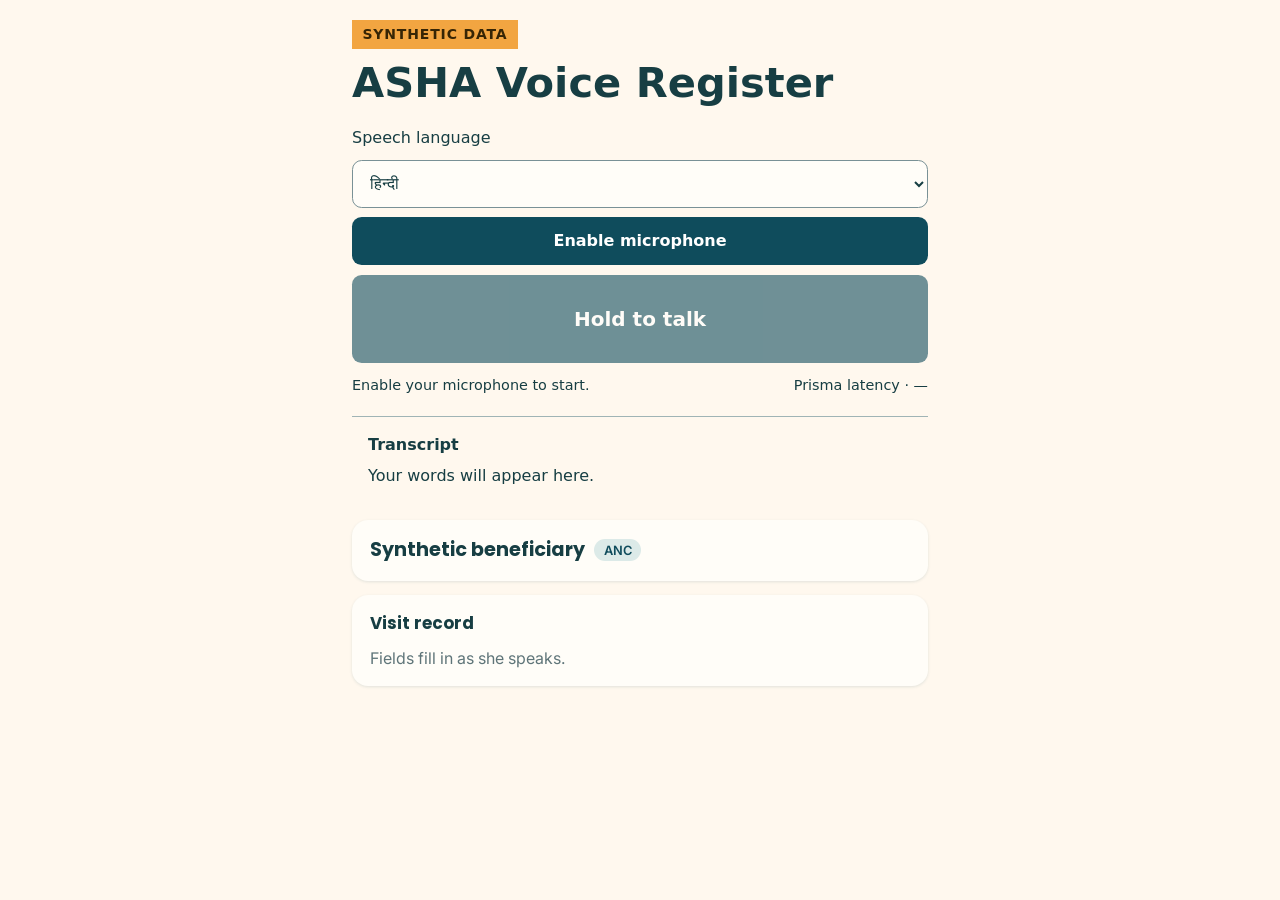
==== web/index.html @ 6567fde4 "Stream guarded visit replies and interrupt playback on hold" ====
<!doctype html>
<html lang="en">
<head>
  <meta charset="utf-8">
  <meta name="viewport" content="width=device-width, initial-scale=1">
  <title>ASHA Voice Register</title>
  <meta name="description" content="Dictate a synthetic ASHA home-visit note.">
  <link rel="stylesheet" href="cards.css">
  <script defer src="cards.js"></script>
  <script defer src="audio-player.js"></script>
  <script defer src="app.js"></script>
  <style>
    :root { color: #173e43; background: #fff8ee; font: 100%/1.5 system-ui, sans-serif; }
    body { margin: 0; }
    .voice-shell { max-width: 36rem; margin: auto; padding: 1.25rem clamp(1rem, 5vw, 2rem); }
    .voice-banner { display: inline-block; background: #f2a541; color: #362505; padding: .25rem .65rem;
      font-size: .875rem; font-weight: 750; letter-spacing: .06em; }
    .voice-shell h1 { margin: .7rem 0 1.25rem; font-size: clamp(1.75rem, 7vw, 2.6rem); line-height: 1.1; }
    .voice-controls { display: grid; gap: .6rem; }
    .voice-controls select, .voice-controls button { font: inherit; min-height: 3rem;
      border-radius: .6rem; padding: .55rem .8rem; }
    .voice-controls select { color: inherit; border: 1px solid #799196; background: #fffdf8; }
    .voice-controls button { color: white; border: 0; background: #0f4c5c; font-weight: 700; }
    .voice-controls button:disabled { opacity: .6; }
    .voice-controls #talk { touch-action: none; user-select: none; -webkit-user-select: none; -webkit-touch-callout: none; min-height: 5.5rem; font-size: 1.25rem; }
    .voice-controls #talk[aria-pressed="true"] { background: #173e43; box-shadow: inset 0 0 0 4px #f2a541; }
    .voice-controls :focus-visible { outline: 3px solid #0f4c5c; outline-offset: 3px; }
    .voice-meta { display: flex; justify-content: space-between; flex-wrap: wrap; gap: .35rem 1rem;
      margin: .75rem 0 1.25rem; }
    .voice-meta p { margin: 0; font-size: .9rem; }
    .voice-transcript { margin: 0; padding: 1rem; border-top: 1px solid #a0b4b5; }
    .voice-transcript h2 { font-size: 1rem; margin: 0 0 .4rem; }
    .voice-transcript p { margin: 0; white-space: pre-wrap; overflow-wrap: anywhere; }
  </style>
</head>
<body>
  <section class="voice-shell" aria-labelledby="voice-title">
    <span class="voice-banner">SYNTHETIC DATA</span>
    <h1 id="voice-title">ASHA Voice Register</h1>
    <div class="voice-controls">
      <label for="speech-language">Speech language</label>
      <select id="speech-language">
        <option value="hi">हिन्दी</option>
        <option value="kn">ಕನ್ನಡ</option>
        <option value="en">English</option>
      </select>
      <button id="enable-mic" type="button">Enable microphone</button>
      <button id="talk" type="button" aria-pressed="false" disabled>Hold to talk</button>
      <a id="debug-audio" download="prisma-input.wav" hidden>Download last turn audio</a>
    </div>
    <div class="voice-meta">
      <p id="voice-status" role="status">Enable your microphone to start.</p>
      <p id="latency">Prisma latency · —</p>
    </div>
    <section class="voice-transcript" aria-labelledby="transcript-title">
      <h2 id="transcript-title">Transcript</h2>
      <p id="transcript" dir="auto" aria-live="polite">Your words will appear here.</p>
    </section>
    <main id="cards"></main>
  </section>
</body>
</html>
---- web/cards.css ----
/* Screen cards for the phone page. Everything is scoped to #cards (drawn by cards.js). */
@import url("https://fonts.googleapis.com/css2?family=Inter:wght@400;600&family=Poppins:wght@600;700&display=swap");

#cards {
  --teal: #0f4c5c;
  --teal-soft: #dceae8;
  --saffron: #f2a541;
  --cream: #fff8ee;
  --card: #fffdf8;
  --ink: #173e43;
  --muted: #5f7579;
  --danger: #e4572e;
  --danger-soft: #fde6df;
  --ok: #2e8b57;
  --ok-soft: #dff1e6;
  --grey-soft: #eceeee;
  display: grid;
  gap: .9rem;
  margin-top: 1rem;
  color: var(--ink);
  font-family: Inter, system-ui, sans-serif;
}
#cards h2, #cards h3, #cards .c-big { font-family: Poppins, system-ui, sans-serif; }
#cards h2 { font-size: 1.05rem; margin: 0 0 .6rem; }
#cards [hidden], #cards > div:empty { display: none !important; }
.c-alerts, .c-live, .c-end { display: grid; gap: .9rem; }

.c-card {
  background: var(--card);
  border-radius: 1rem;
  padding: 1rem 1.1rem;
  box-shadow: 0 1px 3px rgb(15 76 92 / .12);
  overflow-wrap: anywhere;
}

/* visit header + picker */
.c-visit { display: grid; gap: .5rem; }
.c-visit label { font-size: .85rem; color: var(--muted); }
.c-visit select { font: inherit; min-height: 2.8rem; border-radius: .6rem; padding: .4rem .7rem;
  border: 1px solid #799196; background: #fff; color: inherit; }
.c-who { display: flex; flex-wrap: wrap; align-items: center; gap: .4rem .6rem; }
.c-who .c-big { font-size: 1.2rem; font-weight: 700; }
.c-chip { display: inline-block; border-radius: 999px; padding: .1rem .6rem; font-size: .8rem;
  font-weight: 600; background: var(--teal-soft); color: var(--teal); }
.c-chip.c-discreet { background: var(--saffron); color: #362505; }

/* danger banner */
.c-alert {
  background: var(--danger);
  color: #fff;
  border-radius: 1rem;
  padding: 1rem 1.1rem;
  animation: c-slide .35s ease-out, c-pulse 1.6s ease-in-out 3;
}
.c-alert .c-kicker { font-size: .8rem; font-weight: 700; letter-spacing: .08em; text-transform: uppercase; }
.c-alert .c-big { font-size: 1.35rem; line-height: 1.25; margin: .25rem 0 .1rem; }
.c-alert .c-en { font-size: .95rem; opacity: .95; }
.c-alert .c-quote { margin: .5rem 0; font-style: italic; }
.c-alert .c-refer { display: inline-block; background: #fff; color: var(--danger); font-weight: 700;
  border-radius: .5rem; padding: .3rem .7rem; }
.c-alert .c-source { font-size: .78rem; margin-top: .6rem; opacity: .9; }
@keyframes c-slide { from { transform: translateY(-.8rem); opacity: 0; } to { transform: none; opacity: 1; } }
@keyframes c-pulse { 50% { box-shadow: 0 0 0 .45rem rgb(228 87 46 / .25); } }

/* live record */
.c-fields { display: grid; gap: .55rem; margin: 0; }
.c-field { display: grid; grid-template-columns: 7.5rem 1fr; gap: .1rem .6rem; }
.c-field dt { color: var(--muted); font-size: .9rem; }
.c-field dd { margin: 0; font-weight: 600; }
.c-field .c-said { grid-column: 2; font-size: .8rem; color: var(--muted); font-weight: 400; font-style: italic; }
.c-field.c-new dd { animation: c-flash 1.2s ease-out; }
@keyframes c-flash { from { background: var(--saffron); } to { background: transparent; } }
.c-empty { color: var(--muted); margin: 0; }

/* worker concerns (outside the checklist) */
.c-concerns { margin-top: .8rem; padding-top: .6rem; border-top: 1px dashed #c9d3d3; }
#cards .c-concerns h3 { font-size: .9rem; margin: 0 0 .4rem; color: var(--teal); }
.c-concerns ul { list-style: none; margin: 0; padding: 0; display: grid; gap: .45rem; }
.c-concern { display: grid; gap: .2rem; }
.c-concern .c-quote { font-style: italic; }
.c-flag { justify-self: start; border-radius: 999px; padding: .1rem .6rem; font-size: .75rem;
  font-weight: 600; background: var(--grey-soft); color: var(--muted); }
.c-flag.on { background: var(--saffron); color: #362505; }

/* agent question */
.c-question { border-left: .35rem solid var(--saffron); }
.c-question p { margin: 0; font-size: 1.05rem; }
.c-question.c-speaking { box-shadow: 0 0 0 3px var(--saffron); }

/* saved + receipt */
.c-saved { background: var(--ok-soft); color: #1d5c3a; font-weight: 700; display: flex; gap: .5rem;
  align-items: center; }
.c-receipt ul { list-style: none; margin: 0; padding: 0; display: grid; gap: .45rem; }
.c-row { display: flex; justify-content: space-between; align-items: flex-start; gap: .6rem;
  padding-bottom: .45rem; border-bottom: 1px dashed #c9d3d3; }
.c-row .c-name { display: grid; }
.c-row .c-name small { color: var(--muted); }
.c-row .c-quote { font-size: .8rem; color: var(--muted); font-style: italic; }
.c-status { flex: none; border-radius: 999px; padding: .15rem .65rem; font-size: .8rem; font-weight: 700; }
.c-status.present { background: var(--danger); color: #fff; }
.c-status.ruled_out { background: var(--ok); color: #fff; }
.c-status.not_checked { background: var(--grey-soft); color: var(--muted); }
.c-tag { font-size: .72rem; color: var(--danger); font-weight: 600; }
.c-receipt details { margin-top: .6rem; }
.c-receipt summary { cursor: pointer; color: var(--muted); font-size: .9rem; }
.c-receipt details ul { margin-top: .5rem; }
.c-foot { display: flex; justify-content: space-between; font-size: .78rem; color: var(--muted);
  margin-top: .7rem; }

/* ANM card */
.c-button { font: inherit; font-weight: 700; min-height: 2.8rem; width: 100%; border-radius: .6rem;
  border: 2px solid var(--teal); background: #fff; color: var(--teal); }
.c-button:focus-visible { outline: 3px solid var(--teal); outline-offset: 3px; }
.c-anm { border-top: .35rem solid var(--teal); }
.c-anm .c-sign { color: var(--danger); font-weight: 700; margin: .4rem 0 0; }
.c-anm .c-quote { margin: 0 0 .3rem; font-style: italic; color: var(--muted); }
.c-anm .c-note { margin-top: .8rem; font-size: .85rem; font-weight: 600; }

@media (prefers-reduced-motion: reduce) {
  .c-alert, .c-field.c-new dd { animation: none; }
}
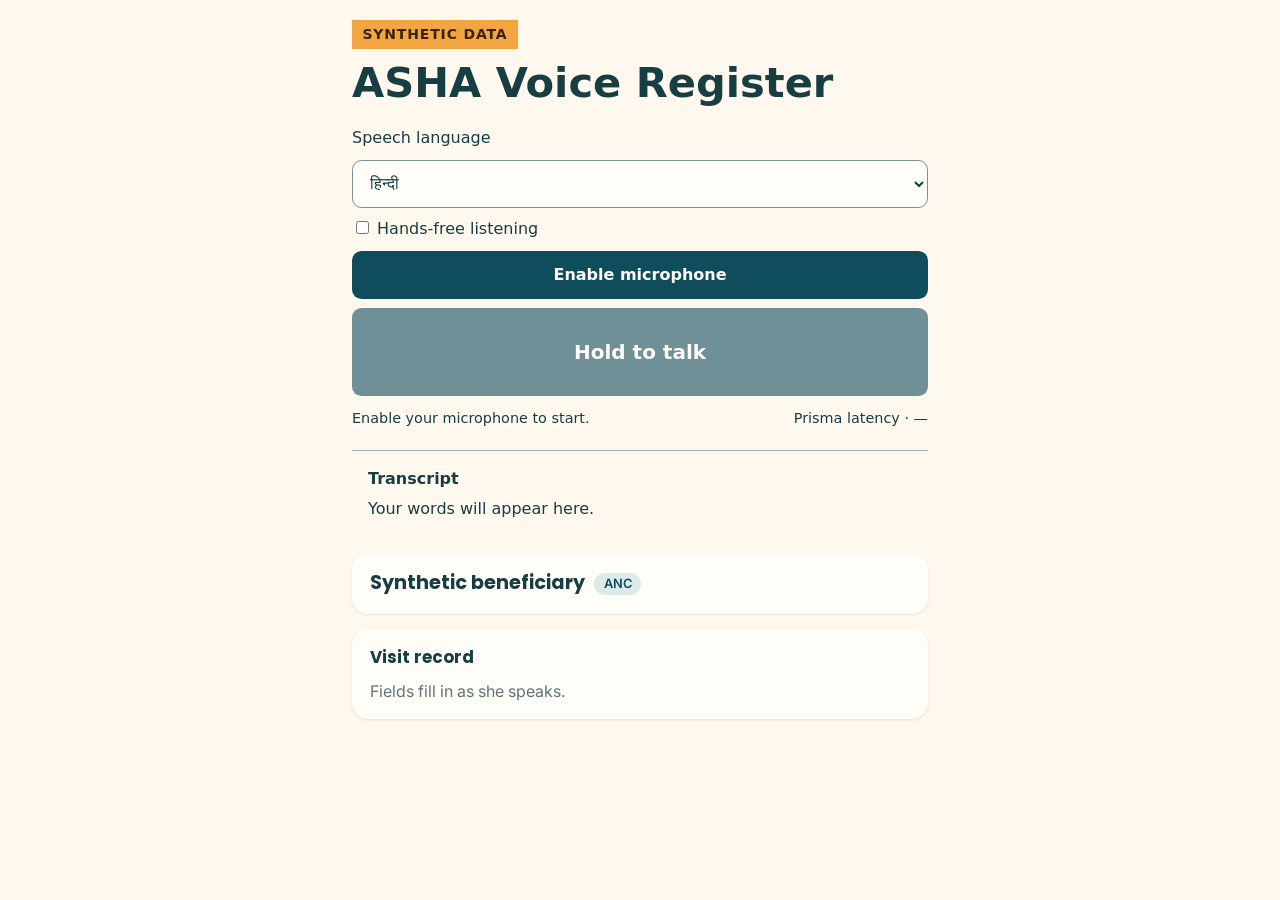
==== commit e1e13c5d: "Reconnect Prisma in place and add hands-free listening" ====
--- a/web/index.html
+++ b/web/index.html
@@ -44,6 +44,7 @@
         <option value="kn">ಕನ್ನಡ</option>
         <option value="en">English</option>
       </select>
+      <label><input id="hands-free" type="checkbox"> Hands-free listening</label>
       <button id="enable-mic" type="button">Enable microphone</button>
       <button id="talk" type="button" aria-pressed="false" disabled>Hold to talk</button>
       <a id="debug-audio" download="prisma-input.wav" hidden>Download last turn audio</a>
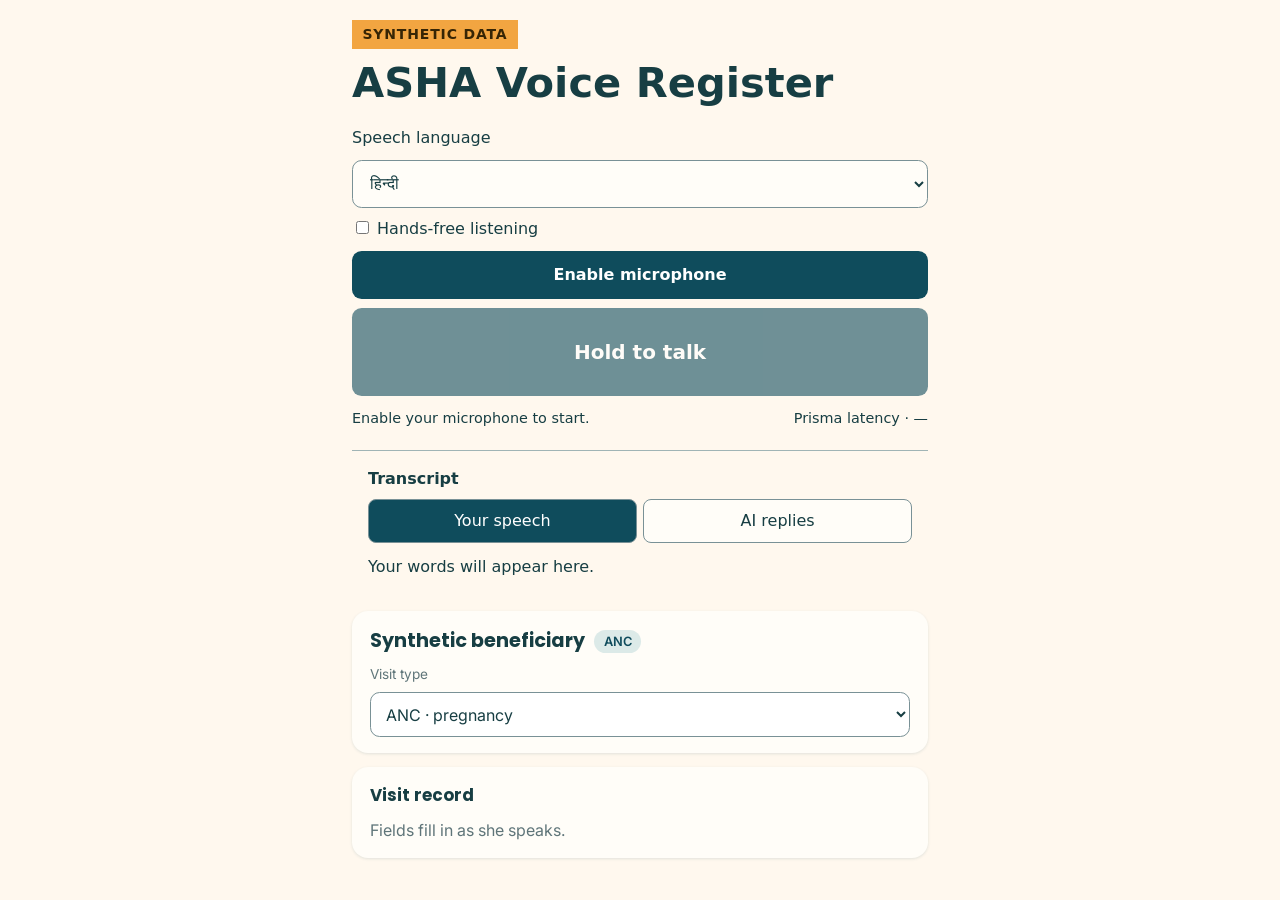
==== commit 88296edf: "Show separate worker and assistant transcripts" ====
--- a/web/index.html
+++ b/web/index.html
@@ -30,6 +30,11 @@
     .voice-meta p { margin: 0; font-size: .9rem; }
     .voice-transcript { margin: 0; padding: 1rem; border-top: 1px solid #a0b4b5; }
     .voice-transcript h2 { font-size: 1rem; margin: 0 0 .4rem; }
+    .transcript-tabs { display: flex; gap: .4rem; margin: .5rem 0 .75rem; }
+    .transcript-tabs button { flex: 1; min-height: 2.75rem; padding: .25rem .45rem;
+      border: 1px solid #799196; border-radius: .5rem; color: inherit; background: #fffdf8; font: inherit; }
+    .transcript-tabs button[aria-selected="true"] { background: #0f4c5c; color: white; }
+    .transcript-tabs button:focus-visible { outline: 3px solid #0f4c5c; outline-offset: 2px; }
     .voice-transcript p { margin: 0; white-space: pre-wrap; overflow-wrap: anywhere; }
   </style>
 </head>
@@ -47,6 +52,7 @@
       <label><input id="hands-free" type="checkbox"> Hands-free listening</label>
       <button id="enable-mic" type="button">Enable microphone</button>
       <button id="talk" type="button" aria-pressed="false" disabled>Hold to talk</button>
+      <button id="end-voice" type="button" hidden>End voice session</button>
       <a id="debug-audio" download="prisma-input.wav" hidden>Download last turn audio</a>
     </div>
     <div class="voice-meta">
@@ -55,7 +61,16 @@
     </div>
     <section class="voice-transcript" aria-labelledby="transcript-title">
       <h2 id="transcript-title">Transcript</h2>
-      <p id="transcript" dir="auto" aria-live="polite">Your words will appear here.</p>
+      <div class="transcript-tabs" role="tablist" aria-label="Transcript speaker">
+        <button id="speech-tab" type="button" role="tab" aria-selected="true" aria-controls="speech-panel">Your speech</button>
+        <button id="reply-tab" type="button" role="tab" aria-selected="false" aria-controls="reply-panel" tabindex="-1">AI replies</button>
+      </div>
+      <div id="speech-panel" role="tabpanel" aria-labelledby="speech-tab" tabindex="0">
+        <p id="transcript" dir="auto" aria-live="polite">Your words will appear here.</p>
+      </div>
+      <div id="reply-panel" role="tabpanel" aria-labelledby="reply-tab" tabindex="0" hidden>
+        <p id="assistant-transcript" dir="auto" aria-live="polite">AI replies will appear here.</p>
+      </div>
     </section>
     <main id="cards"></main>
   </section>
--- a/web/cards.css
+++ b/web/cards.css
@@ -119,3 +119,12 @@
 @media (prefers-reduced-motion: reduce) {
   .c-alert, .c-field.c-new dd { animation: none; }
 }
+
+/* visit type: changeable during the visit, and "which visit is this?" */
+.c-pending { margin: 0; font-size: .85rem; color: var(--muted); }
+.c-context { border-left: .35rem solid var(--teal); display: grid; gap: .5rem; }
+.c-context p { margin: 0; }
+.c-choices { display: grid; gap: .5rem; }
+.c-button.c-switch { background: var(--teal); color: #fff; }
+.c-context .c-kicker { font-size: .8rem; font-weight: 700; letter-spacing: .08em; text-transform: uppercase;
+  color: var(--teal); }
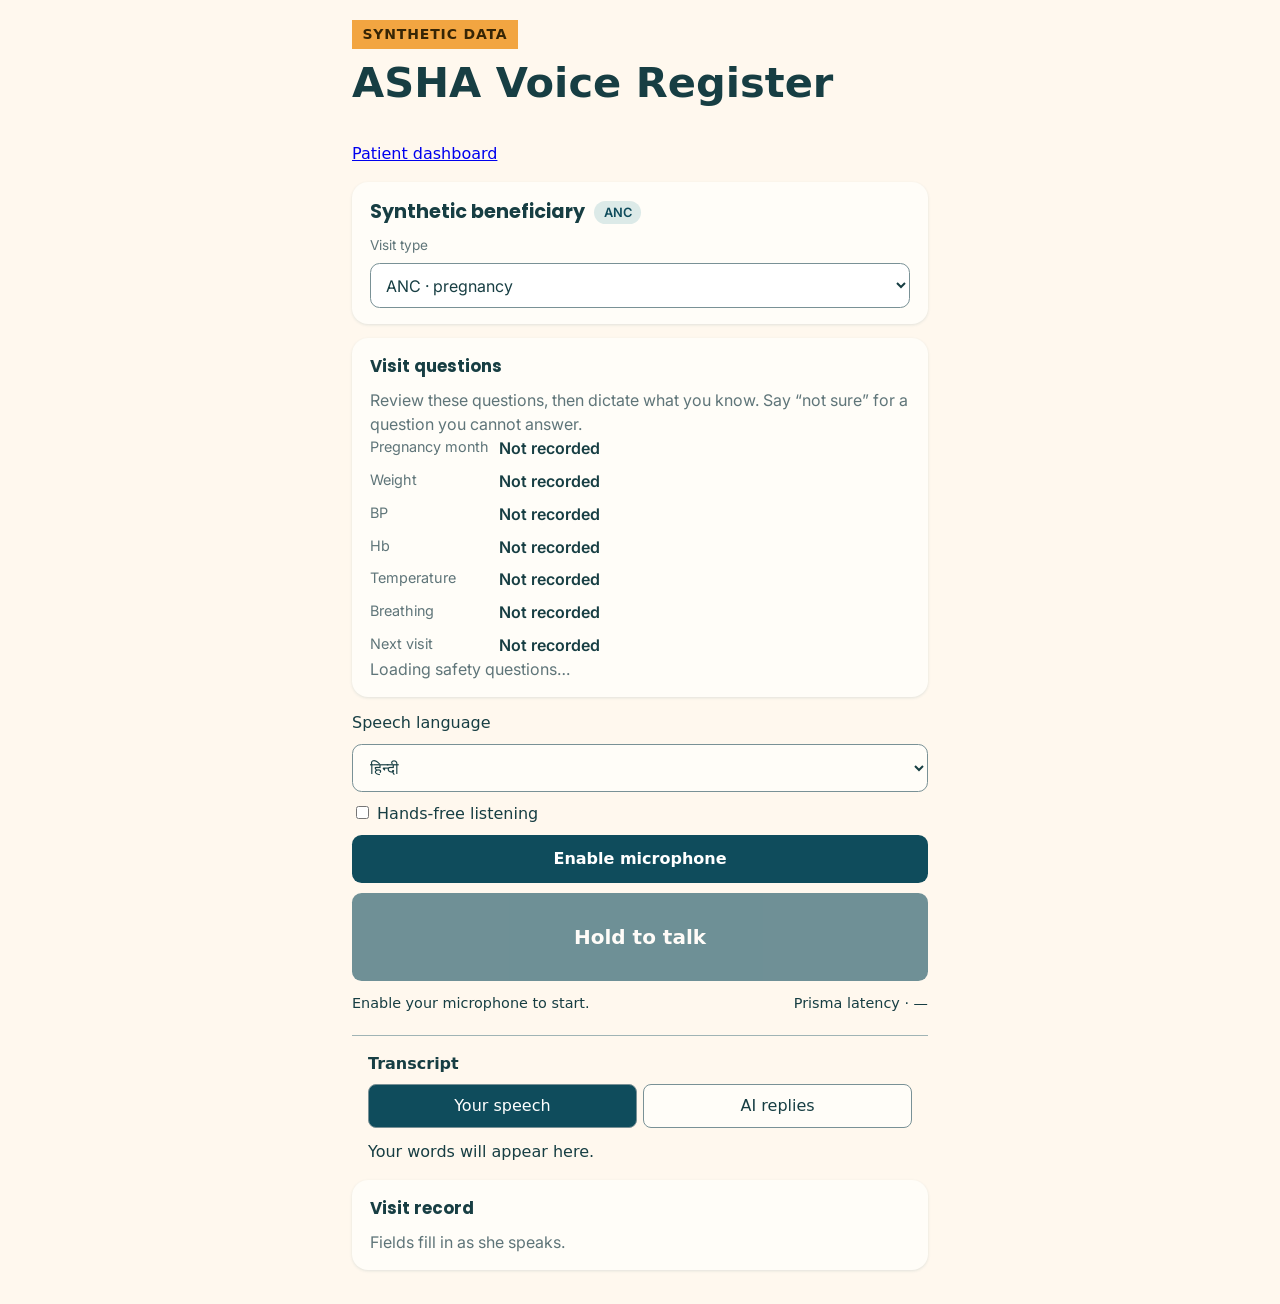
==== commit a6308480: "Add guided visits and a patient history dashboard" ====
--- a/web/index.html
+++ b/web/index.html
@@ -13,8 +13,14 @@
     :root { color: #173e43; background: #fff8ee; font: 100%/1.5 system-ui, sans-serif; }
     body { margin: 0; }
     .voice-shell { max-width: 36rem; margin: auto; padding: 1.25rem clamp(1rem, 5vw, 2rem); }
-    .voice-banner { display: inline-block; background: #f2a541; color: #362505; padding: .25rem .65rem;
+    .voice-banner { align-self: flex-start; display: inline-block; background: #f2a541; color: #362505; padding: .25rem .65rem;
       font-size: .875rem; font-weight: 750; letter-spacing: .06em; }
+    .voice-shell { display: flex; flex-direction: column; }
+    #cards, .c-live { display: contents; }
+    .c-visit { order: 1; }
+    .c-template { order: 2; }
+    .c-alerts, .voice-controls, .voice-meta, .voice-transcript { order: 3; }
+    .c-live > :not(.c-template), .c-end { order: 4; }
     .voice-shell h1 { margin: .7rem 0 1.25rem; font-size: clamp(1.75rem, 7vw, 2.6rem); line-height: 1.1; }
     .voice-controls { display: grid; gap: .6rem; }
     .voice-controls select, .voice-controls button { font: inherit; min-height: 3rem;
@@ -42,6 +48,8 @@
   <section class="voice-shell" aria-labelledby="voice-title">
     <span class="voice-banner">SYNTHETIC DATA</span>
     <h1 id="voice-title">ASHA Voice Register</h1>
+    <p><a href="/dashboard.html">Patient dashboard</a></p>
+    <main id="cards"></main>
     <div class="voice-controls">
       <label for="speech-language">Speech language</label>
       <select id="speech-language">
@@ -72,7 +80,6 @@
         <p id="assistant-transcript" dir="auto" aria-live="polite">AI replies will appear here.</p>
       </div>
     </section>
-    <main id="cards"></main>
   </section>
 </body>
 </html>
--- a/web/cards.css
+++ b/web/cards.css
@@ -1,7 +1,7 @@
 /* Screen cards for the phone page. Everything is scoped to #cards (drawn by cards.js). */
 @import url("https://fonts.googleapis.com/css2?family=Inter:wght@400;600&family=Poppins:wght@600;700&display=swap");
 
-#cards {
+#cards, .patient-dashboard {
   --teal: #0f4c5c;
   --teal-soft: #dceae8;
   --saffron: #f2a541;
@@ -14,6 +14,9 @@
   --ok: #2e8b57;
   --ok-soft: #dff1e6;
   --grey-soft: #eceeee;
+}
+
+#cards {
   display: grid;
   gap: .9rem;
   margin-top: 1rem;
@@ -128,3 +131,24 @@
 .c-button.c-switch { background: var(--teal); color: #fff; }
 .c-context .c-kicker { font-size: .8rem; font-weight: 700; letter-spacing: .08em; text-transform: uppercase;
   color: var(--teal); }
+
+.c-checklist { margin: .85rem 0 0; padding-left: 1.4rem; }
+.c-checklist li { padding: .6rem .25rem; border-top: 1px solid #d5e0dc; }
+.c-checklist .c-status { display: inline-block; margin: .2rem 0 .15rem .35rem; }
+.c-checklist small { display: block; overflow-wrap: anywhere; }
+.c-card a.c-button { display: inline-block; }
+
+.patient-dashboard { margin: 0; background: #fff8ee; color: #173e43; font: 1rem/1.55 system-ui, sans-serif; }
+.dashboard-shell { max-width: 40rem; margin: auto; padding: 1.25rem; }
+.dashboard-shell h1 { margin: .3rem 0 1.1rem; font-size: clamp(2rem, 7vw, 2.8rem); line-height: 1.12; }
+.dashboard-shell > .c-kicker { margin-top: 1.25rem; }
+.dashboard-shell a { color: #0f4c5c; }
+.dashboard-shell label { display: block; font-weight: 700; }
+.dashboard-shell select { width: 100%; margin-top: .45rem; min-height: 2.75rem; font: inherit; }
+.dashboard-shell h2 { margin-bottom: .35rem; }
+.dashboard-shell h3, .dashboard-shell h4 { margin: .2rem 0; }
+.dashboard-shell .c-card { overflow-wrap: anywhere; }
+.dashboard-flag { color: #812b17; }
+
+.voice-shell .c-visit, .voice-shell .c-live > .c-card, .voice-shell .c-alerts, .voice-shell .c-end { margin-bottom: .85rem; }
+.c-checklist .c-current-question { background: #e4efeb; font-weight: 650; }
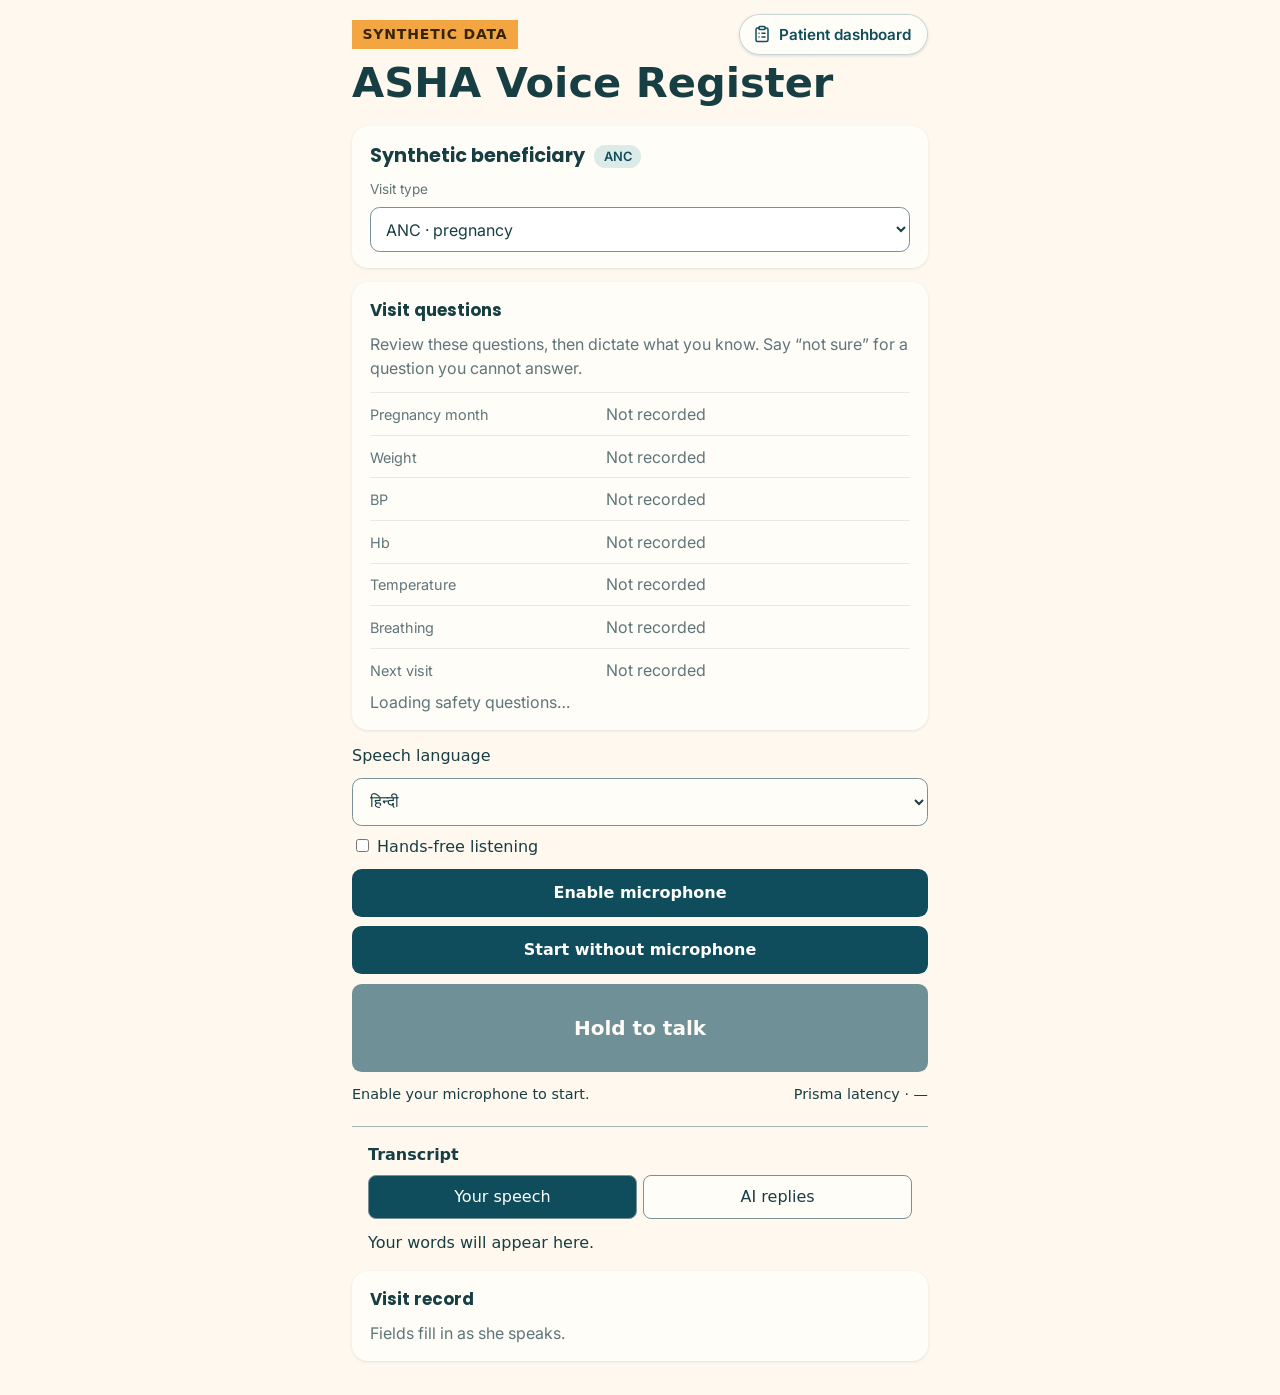
==== commit d9f9368c: "Queue offline notes, checklist answers, and MP3 imports" ====
--- a/web/index.html
+++ b/web/index.html
@@ -8,6 +8,7 @@
   <link rel="stylesheet" href="cards.css">
   <script defer src="cards.js"></script>
   <script defer src="audio-player.js"></script>
+  <script defer src="offline-visit.js"></script>
   <script defer src="app.js"></script>
   <style>
     :root { color: #173e43; background: #fff8ee; font: 100%/1.5 system-ui, sans-serif; }
@@ -42,6 +43,11 @@
     .transcript-tabs button[aria-selected="true"] { background: #0f4c5c; color: white; }
     .transcript-tabs button:focus-visible { outline: 3px solid #0f4c5c; outline-offset: 2px; }
     .voice-transcript p { margin: 0; white-space: pre-wrap; overflow-wrap: anywhere; }
+    #offline-visit { order: 3; margin: .75rem 0; }
+    #offline-visit textarea { box-sizing: border-box; width: 100%; font: inherit; }
+    #offline-visit fieldset { margin: .8rem 0; border: 1px solid #a0b4b5; }
+    #offline-visit input[type="file"] { max-width: 100%; }
+    #offline-alert { font-weight: 700; color: #9b3025; }
   </style>
 </head>
 <body>
@@ -59,14 +65,32 @@
       </select>
       <label><input id="hands-free" type="checkbox"> Hands-free listening</label>
       <button id="enable-mic" type="button">Enable microphone</button>
+      <button id="start-typing" type="button">Start without microphone</button>
       <button id="talk" type="button" aria-pressed="false" disabled>Hold to talk</button>
-      <button id="end-voice" type="button" hidden>End voice session</button>
+      <button id="end-voice" type="button" hidden>End visit session</button>
       <a id="debug-audio" download="prisma-input.wav" hidden>Download last turn audio</a>
     </div>
     <div class="voice-meta">
       <p id="voice-status" role="status">Enable your microphone to start.</p>
       <p id="latency">Prisma latency · —</p>
     </div>
+    <section id="offline-visit" class="c-card" aria-labelledby="offline-title" hidden>
+      <h2 id="offline-title">Notes and checklist</h2>
+      <p id="offline-status" role="status"></p>
+      <p>While offline, notes and recordings are checked for danger signs when they sync.</p>
+      <form id="offline-note">
+        <label for="note-text">Visit note</label>
+        <textarea id="note-text" rows="3" maxlength="4000" required></textarea>
+        <button class="c-button" type="submit">Add note</button>
+      </form>
+      <p><label for="offline-audio">Import an MP3 recording (up to 60 seconds)</label><br>
+        <input id="offline-audio" type="file" accept=".mp3,audio/mpeg"></p>
+      <div id="offline-questions"></div>
+      <p id="offline-alert" role="alert" hidden></p>
+      <ul id="offline-queue"></ul>
+      <button id="retry-offline" class="c-button" type="button" hidden>Retry sync</button>
+      <button id="confirm-offline" class="c-button" type="button" disabled>Confirm and save visit</button>
+    </section>
     <section class="voice-transcript" aria-labelledby="transcript-title">
       <h2 id="transcript-title">Transcript</h2>
       <div class="transcript-tabs" role="tablist" aria-label="Transcript speaker">
--- a/web/cards.css
+++ b/web/cards.css
@@ -86,8 +86,8 @@
 .c-flag.on { background: var(--saffron); color: #362505; }
 
 /* agent question */
-.c-question { border-left: .35rem solid var(--saffron); }
-.c-question p { margin: 0; font-size: 1.05rem; }
+.c-question { background: #fff3df; box-shadow: inset 0 0 0 1px #f3cf96; }
+.c-question p { margin: 0; font-size: 1.05rem; font-weight: 600; text-wrap: pretty; }
 .c-question.c-speaking { box-shadow: 0 0 0 3px var(--saffron); }
 
 /* saved + receipt */
@@ -132,10 +132,6 @@
 .c-context .c-kicker { font-size: .8rem; font-weight: 700; letter-spacing: .08em; text-transform: uppercase;
   color: var(--teal); }
 
-.c-checklist { margin: .85rem 0 0; padding-left: 1.4rem; }
-.c-checklist li { padding: .6rem .25rem; border-top: 1px solid #d5e0dc; }
-.c-checklist .c-status { display: inline-block; margin: .2rem 0 .15rem .35rem; }
-.c-checklist small { display: block; overflow-wrap: anywhere; }
 .c-card a.c-button { display: inline-block; }
 
 .patient-dashboard { margin: 0; background: #fff8ee; color: #173e43; font: 1rem/1.55 system-ui, sans-serif; }
@@ -151,4 +147,65 @@
 .dashboard-flag { color: #812b17; }
 
 .voice-shell .c-visit, .voice-shell .c-live > .c-card, .voice-shell .c-alerts, .voice-shell .c-end { margin-bottom: .85rem; }
-.c-checklist .c-current-question { background: #e4efeb; font-weight: 650; }
+
+/* ---------- visit questions: recorded fields + numbered safety checklist ---------- */
+.c-template .c-fields { gap: 0; margin-top: .75rem; }
+.c-template .c-field { grid-template-columns: minmax(7rem, 42%) 1fr; align-items: baseline;
+  padding: .55rem 0; border-top: 1px solid #e3eae7; }
+.c-field dd.c-missing { color: var(--muted); font-weight: 400; }
+
+.c-checklist { list-style: none; counter-reset: c-q; margin: 1.1rem 0 0; padding: 0;
+  border-top: 1px solid #e3eae7; }
+.c-checklist li { counter-increment: c-q; display: grid; grid-template-columns: 1.75rem 1fr;
+  gap: .45rem .7rem; padding: .8rem .55rem; margin: 0 -.55rem; }
+.c-checklist li + li { border-top: 1px solid #e3eae7; }
+.c-checklist li::before { content: counter(c-q); grid-row: span 2; display: grid; place-items: center;
+  inline-size: 1.75rem; block-size: 1.75rem; border-radius: 50%; background: var(--grey-soft);
+  color: var(--muted); font: 600 .85rem/1 Poppins, system-ui, sans-serif; font-variant-numeric: tabular-nums; }
+.c-checklist li.is-ruled_out::before { background: var(--ok-soft); color: #1d5c3a; }
+.c-checklist li.is-present::before { background: var(--danger); color: #fff; }
+.c-checklist .c-q { line-height: 1.4; text-wrap: pretty; }
+.c-checklist .c-meta { display: flex; flex-wrap: wrap; align-items: center; gap: .35rem .6rem; }
+.c-checklist .c-said { font-size: .85rem; color: var(--muted); font-style: italic; overflow-wrap: anywhere; }
+.c-checklist li.c-current-question { background: #fff3df; border-color: transparent; border-radius: .75rem;
+  box-shadow: inset 0 0 0 1px #f3cf96; }
+.c-checklist li.c-current-question + li { border-color: transparent; }
+.c-checklist li.c-current-question .c-q { font-weight: 650; }
+.c-checklist li.c-current-question::before { background: var(--saffron); color: #362505; }
+
+/* danger report counts */
+.c-counts { list-style: none; display: flex; flex-wrap: wrap; gap: .45rem; margin: 0 0 .6rem; padding: 0; }
+.c-count { display: inline-flex; align-items: baseline; gap: .3rem; border-radius: 999px;
+  padding: .25rem .75rem; font-size: .9rem; background: var(--grey-soft); color: var(--muted); }
+.c-count strong { font: 700 1.05rem/1 Poppins, system-ui, sans-serif; font-variant-numeric: tabular-nums; }
+.c-count.present:not(.zero) { background: var(--danger); color: #fff; }
+.c-count.ruled_out:not(.zero) { background: var(--ok-soft); color: #1d5c3a; }
+
+/* ---------- patient dashboard link (markup lives in index.html) ----------
+   Phones: a round icon button in the top-right corner. Wider screens: icon + "Patient dashboard". */
+.voice-shell { position: relative; }
+.voice-shell > p:has(> a[href="/dashboard.html"]) { margin: 0; }
+.voice-shell a[href="/dashboard.html"] {
+  --dash-icon: url("data:image/svg+xml,%3Csvg xmlns='http://www.w3.org/2000/svg' viewBox='0 0 24 24' fill='none' stroke='black' stroke-width='2' stroke-linecap='round' stroke-linejoin='round'%3E%3Crect x='8' y='2' width='8' height='4' rx='1'/%3E%3Cpath d='M16 4h2a2 2 0 0 1 2 2v14a2 2 0 0 1-2 2H6a2 2 0 0 1-2-2V6a2 2 0 0 1 2-2h2'/%3E%3Cpath d='M12 11h4M12 16h4M8 11h.01M8 16h.01'/%3E%3C/svg%3E");
+  position: absolute; top: .85rem; right: clamp(1rem, 5vw, 2rem);
+  display: inline-flex; align-items: center; justify-content: center; gap: .5rem;
+  inline-size: 2.75rem; block-size: 2.75rem; border-radius: 999px;
+  font-size: 0; color: #0f4c5c; background: #fffdf8; text-decoration: none;
+  box-shadow: 0 1px 3px rgb(15 76 92 / .16), inset 0 0 0 1px #c6d5d4;
+  transition: background-color .15s ease-out;
+}
+.voice-shell a[href="/dashboard.html"]::before {
+  content: ""; flex: none; inline-size: 1.3rem; block-size: 1.3rem; background: currentColor;
+  -webkit-mask: var(--dash-icon) center / contain no-repeat; mask: var(--dash-icon) center / contain no-repeat;
+}
+.voice-shell a[href="/dashboard.html"]:hover { background: #dceae8; }
+.voice-shell a[href="/dashboard.html"]:active { background: #cfe2df; }
+.voice-shell a[href="/dashboard.html"]:focus-visible { outline: 3px solid #0f4c5c; outline-offset: 3px; }
+@media (min-width: 48rem) {
+  .voice-shell a[href="/dashboard.html"] { inline-size: auto; block-size: 2.6rem; padding: 0 1.05rem 0 .85rem;
+    font: 600 .95rem/1 Inter, system-ui, sans-serif; }
+  .voice-shell a[href="/dashboard.html"]::before { inline-size: 1.15rem; block-size: 1.15rem; }
+}
+@media (prefers-reduced-motion: reduce) {
+  .voice-shell a[href="/dashboard.html"] { transition: none; }
+}
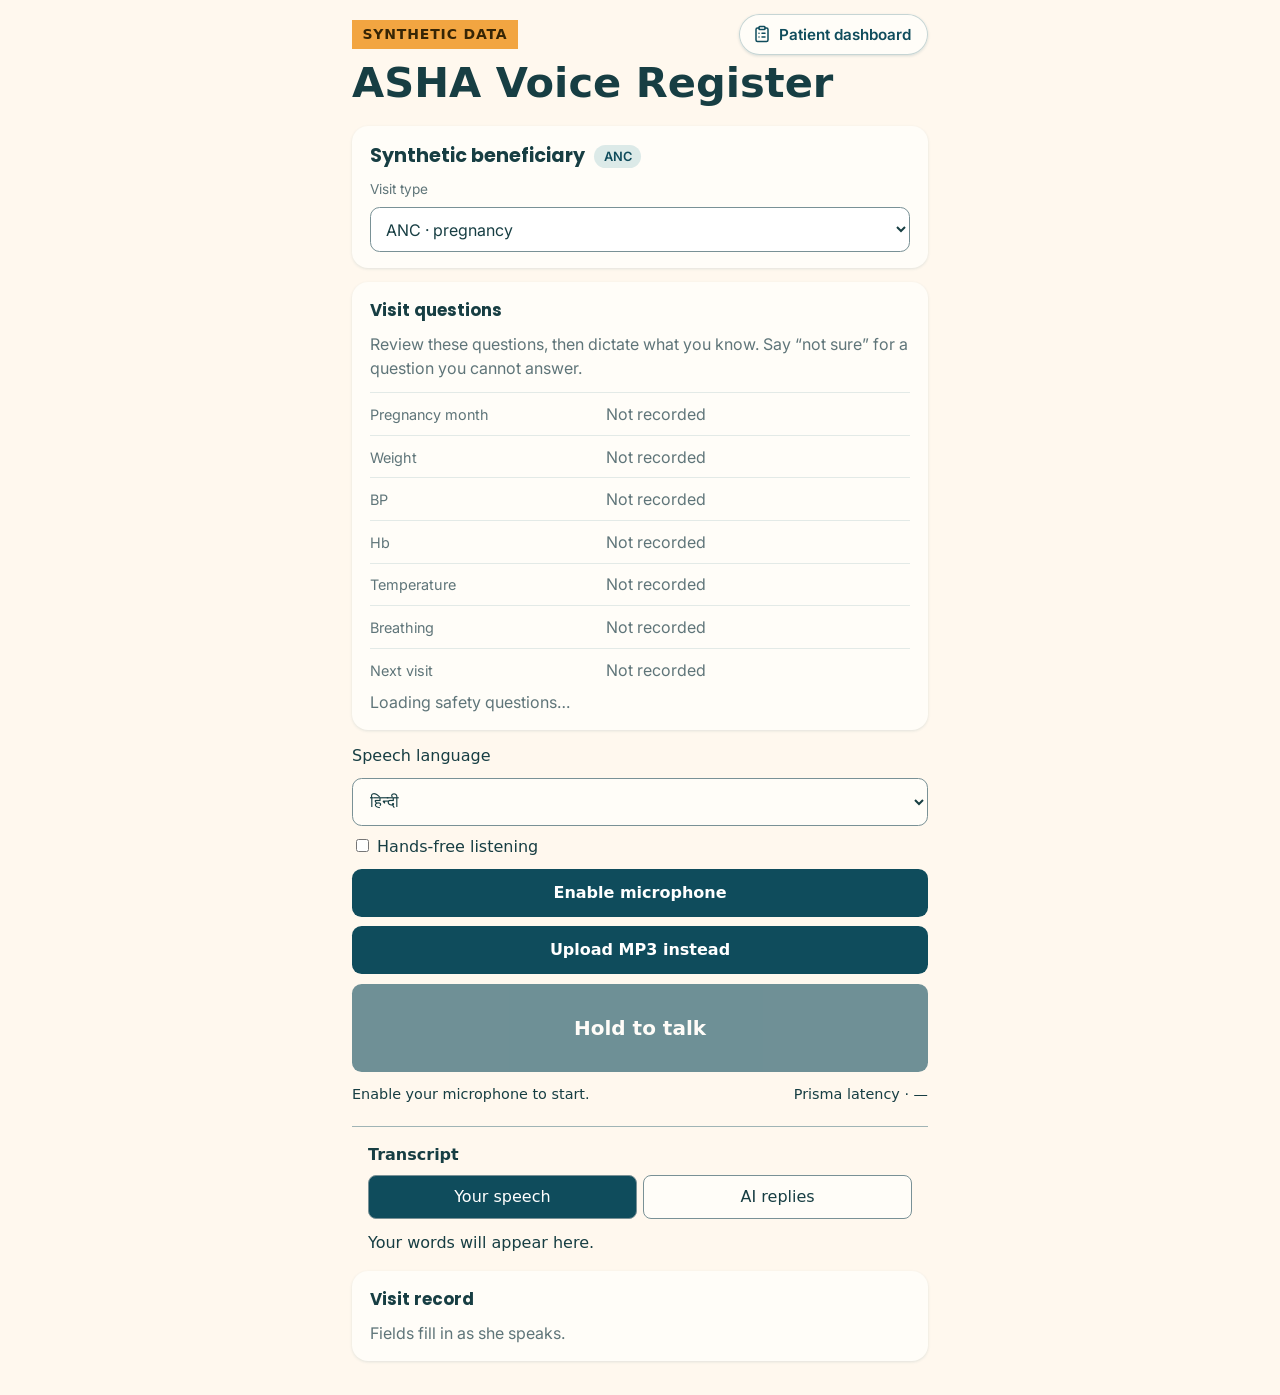
==== commit cc10e9c5: "Limit offline visit input to MP3 uploads" ====
--- a/web/index.html
+++ b/web/index.html
@@ -44,8 +44,6 @@
     .transcript-tabs button:focus-visible { outline: 3px solid #0f4c5c; outline-offset: 2px; }
     .voice-transcript p { margin: 0; white-space: pre-wrap; overflow-wrap: anywhere; }
     #offline-visit { order: 3; margin: .75rem 0; }
-    #offline-visit textarea { box-sizing: border-box; width: 100%; font: inherit; }
-    #offline-visit fieldset { margin: .8rem 0; border: 1px solid #a0b4b5; }
     #offline-visit input[type="file"] { max-width: 100%; }
     #offline-alert { font-weight: 700; color: #9b3025; }
   </style>
@@ -65,7 +63,7 @@
       </select>
       <label><input id="hands-free" type="checkbox"> Hands-free listening</label>
       <button id="enable-mic" type="button">Enable microphone</button>
-      <button id="start-typing" type="button">Start without microphone</button>
+      <button id="start-upload" type="button">Upload MP3 instead</button>
       <button id="talk" type="button" aria-pressed="false" disabled>Hold to talk</button>
       <button id="end-voice" type="button" hidden>End visit session</button>
       <a id="debug-audio" download="prisma-input.wav" hidden>Download last turn audio</a>
@@ -75,17 +73,11 @@
       <p id="latency">Prisma latency · —</p>
     </div>
     <section id="offline-visit" class="c-card" aria-labelledby="offline-title" hidden>
-      <h2 id="offline-title">Notes and checklist</h2>
+      <h2 id="offline-title">MP3 upload</h2>
       <p id="offline-status" role="status"></p>
-      <p>While offline, notes and recordings are checked for danger signs when they sync.</p>
-      <form id="offline-note">
-        <label for="note-text">Visit note</label>
-        <textarea id="note-text" rows="3" maxlength="4000" required></textarea>
-        <button class="c-button" type="submit">Add note</button>
-      </form>
+      <p>MP3 recordings are transcribed and checked for danger signs when they sync.</p>
       <p><label for="offline-audio">Import an MP3 recording (up to 60 seconds)</label><br>
         <input id="offline-audio" type="file" accept=".mp3,audio/mpeg"></p>
-      <div id="offline-questions"></div>
       <p id="offline-alert" role="alert" hidden></p>
       <ul id="offline-queue"></ul>
       <button id="retry-offline" class="c-button" type="button" hidden>Retry sync</button>
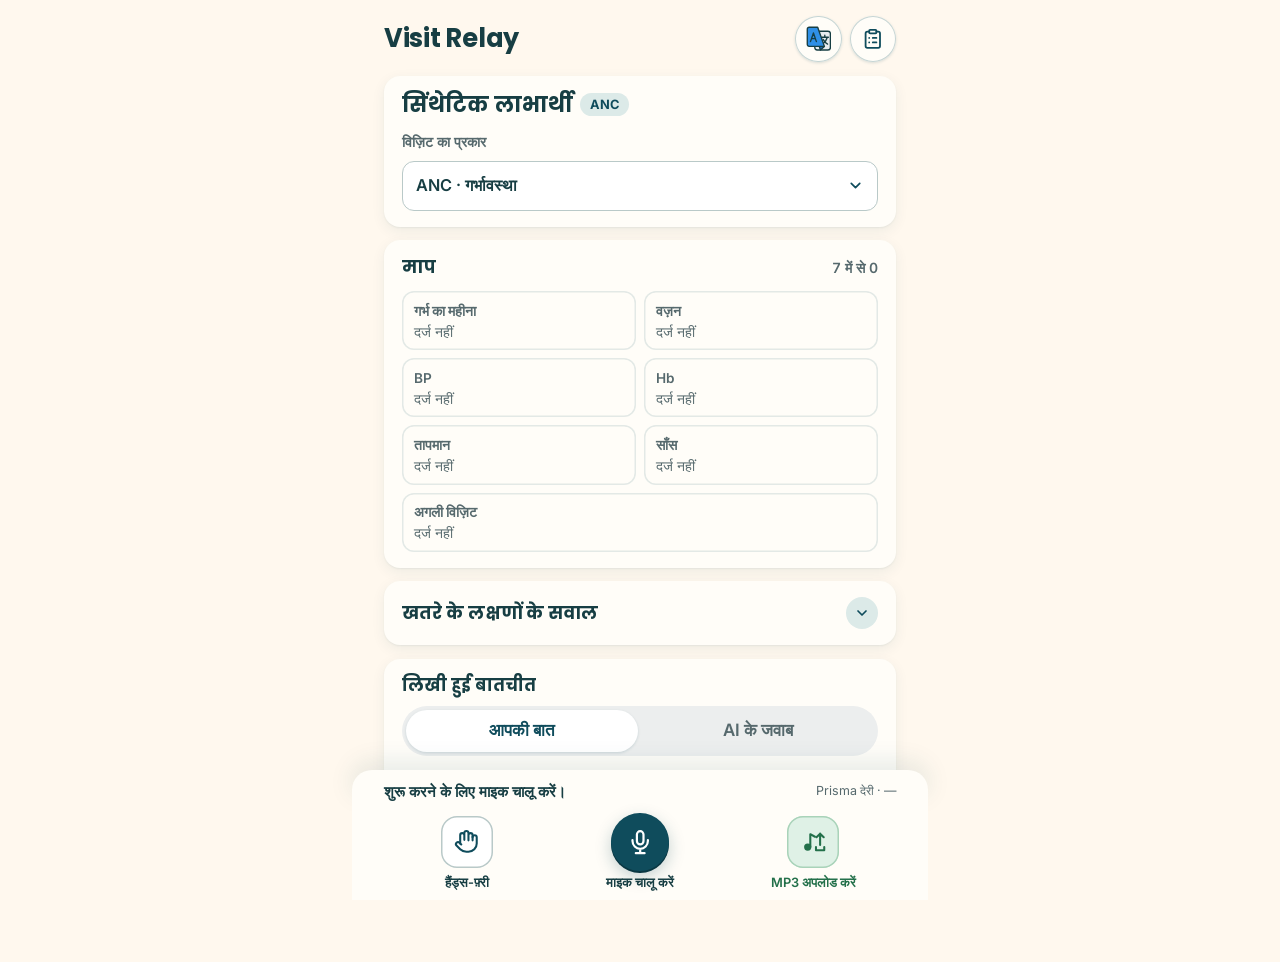
==== commit 883d012d: "feat: Visit Relay phone layout and tick/cross danger-sign answers - Rename both apps to Visit Relay;" ====
--- a/web/index.html
+++ b/web/index.html
@@ -3,8 +3,8 @@
 <head>
   <meta charset="utf-8">
   <meta name="viewport" content="width=device-width, initial-scale=1">
-  <title>ASHA Voice Register</title>
-  <meta name="description" content="Dictate a synthetic ASHA home-visit note.">
+  <title>Visit Relay</title>
+  <meta name="description" content="Visit Relay: dictate an ASHA home-visit note.">
   <link rel="stylesheet" href="cards.css">
   <script defer src="cards.js"></script>
   <script defer src="audio-player.js"></script>
@@ -14,8 +14,6 @@
     :root { color: #173e43; background: #fff8ee; font: 100%/1.5 system-ui, sans-serif; }
     body { margin: 0; }
     .voice-shell { max-width: 36rem; margin: auto; padding: 1.25rem clamp(1rem, 5vw, 2rem); }
-    .voice-banner { align-self: flex-start; display: inline-block; background: #f2a541; color: #362505; padding: .25rem .65rem;
-      font-size: .875rem; font-weight: 750; letter-spacing: .06em; }
     .voice-shell { display: flex; flex-direction: column; }
     #cards, .c-live { display: contents; }
     .c-visit { order: 1; }
@@ -24,13 +22,8 @@
     .c-live > :not(.c-template), .c-end { order: 4; }
     .voice-shell h1 { margin: .7rem 0 1.25rem; font-size: clamp(1.75rem, 7vw, 2.6rem); line-height: 1.1; }
     .voice-controls { display: grid; gap: .6rem; }
-    .voice-controls select, .voice-controls button { font: inherit; min-height: 3rem;
-      border-radius: .6rem; padding: .55rem .8rem; }
-    .voice-controls select { color: inherit; border: 1px solid #799196; background: #fffdf8; }
-    .voice-controls button { color: white; border: 0; background: #0f4c5c; font-weight: 700; }
     .voice-controls button:disabled { opacity: .6; }
-    .voice-controls #talk { touch-action: none; user-select: none; -webkit-user-select: none; -webkit-touch-callout: none; min-height: 5.5rem; font-size: 1.25rem; }
-    .voice-controls #talk[aria-pressed="true"] { background: #173e43; box-shadow: inset 0 0 0 4px #f2a541; }
+    .voice-controls #talk { touch-action: none; user-select: none; -webkit-user-select: none; -webkit-touch-callout: none; }
     .voice-controls :focus-visible { outline: 3px solid #0f4c5c; outline-offset: 3px; }
     .voice-meta { display: flex; justify-content: space-between; flex-wrap: wrap; gap: .35rem 1rem;
       margin: .75rem 0 1.25rem; }
@@ -50,22 +43,58 @@
 </head>
 <body>
   <section class="voice-shell" aria-labelledby="voice-title">
-    <span class="voice-banner">SYNTHETIC DATA</span>
-    <h1 id="voice-title">ASHA Voice Register</h1>
-    <p><a href="/dashboard.html">Patient dashboard</a></p>
+    <header class="voice-top">
+      <h1 id="voice-title">Visit Relay</h1>
+      <label class="voice-icon-btn voice-lang" title="Speech language">
+        <span class="vc-sr">Speech language</span>
+        <svg viewBox="0 0 32 32" aria-hidden="true" stroke="#173e43" stroke-width="1.7" stroke-linecap="round" stroke-linejoin="round">
+          <rect x="11" y="6.5" width="19.5" height="23.5" rx="3" fill="#e8edf0"/>
+          <path d="M23.5 11.5v2.3M19.6 14h8.4M26.6 14c-.9 3.8-3 6.6-6 8.6M21.4 16.8c1.5 2.7 3.3 4.6 5.6 5.9" fill="none"/>
+          <path d="M16.6 25.5 18 30l5-4.5z" fill="#1b6dc1"/>
+          <path d="M4 1.6h10.6l8.4 23.9H4A2.4 2.4 0 0 1 1.6 23V4A2.4 2.4 0 0 1 4 1.6z" fill="#2f8fe6"/>
+          <path d="M5.6 19.5 9.3 8.7l3.7 10.8M6.9 15.7h4.8" fill="none"/>
+        </svg>
+        <select id="speech-language">
+          <option value="hi">हिन्दी</option>
+          <option value="kn">ಕನ್ನಡ</option>
+          <option value="en">English</option>
+        </select>
+      </label>
+      <a class="voice-icon-btn" href="/dashboard.html" title="Patient dashboard" aria-label="Patient dashboard">
+        <svg viewBox="0 0 24 24" fill="none" stroke="currentColor" stroke-width="2" stroke-linecap="round" stroke-linejoin="round" aria-hidden="true">
+          <rect x="8" y="2" width="8" height="4" rx="1"/><path d="M16 4h2a2 2 0 0 1 2 2v14a2 2 0 0 1-2 2H6a2 2 0 0 1-2-2V6a2 2 0 0 1 2-2h2"/>
+          <path d="M12 11h4M12 16h4M8 11h.01M8 16h.01"/></svg>
+      </a>
+    </header>
     <main id="cards"></main>
     <div class="voice-controls">
-      <label for="speech-language">Speech language</label>
-      <select id="speech-language">
-        <option value="hi">हिन्दी</option>
-        <option value="kn">ಕನ್ನಡ</option>
-        <option value="en">English</option>
-      </select>
-      <label><input id="hands-free" type="checkbox"> Hands-free listening</label>
-      <button id="enable-mic" type="button">Enable microphone</button>
-      <button id="start-upload" type="button">Upload MP3 instead</button>
-      <button id="talk" type="button" aria-pressed="false" disabled>Hold to talk</button>
-      <button id="end-voice" type="button" hidden>End visit session</button>
+      <label class="vc-tile vc-hands">
+        <input id="hands-free" type="checkbox">
+        <span class="vc-icon"><svg viewBox="0 0 24 24" fill="none" stroke="currentColor" stroke-width="2" stroke-linecap="round" stroke-linejoin="round" aria-hidden="true">
+          <path d="M18 11V6a2 2 0 0 0-4 0v5M14 10V4a2 2 0 0 0-4 0v2M10 10.5V6a2 2 0 0 0-4 0v8"/>
+          <path d="M18 8a2 2 0 1 1 4 0v6a8 8 0 0 1-8 8h-2c-2.8 0-4.5-.86-5.99-2.34l-3.6-3.6a2 2 0 0 1 2.83-2.82L7 15"/></svg></span>
+        <span class="vc-label">Hands-free</span>
+      </label>
+      <button id="enable-mic" class="vc-tile vc-mic" type="button">
+        <span class="vc-icon"><svg viewBox="0 0 24 24" fill="none" stroke="currentColor" stroke-width="2" stroke-linecap="round" stroke-linejoin="round" aria-hidden="true"><rect x="9" y="2" width="6" height="12" rx="3"/><path d="M19 10v1a7 7 0 0 1-14 0v-1M12 18v4M8 22h8"/></svg></span><span class="vc-label">Enable microphone</span>
+      </button>
+      <button id="talk" class="vc-tile vc-mic" type="button" aria-pressed="false" disabled>
+        <span class="vc-icon"><svg viewBox="0 0 24 24" fill="none" stroke="currentColor" stroke-width="2" stroke-linecap="round" stroke-linejoin="round" aria-hidden="true"><rect x="9" y="2" width="6" height="12" rx="3"/><path d="M19 10v1a7 7 0 0 1-14 0v-1M12 18v4M8 22h8"/></svg></span><span class="vc-label">Hold to talk</span>
+      </button>
+      <span class="vc-tile vc-mic vc-live" aria-hidden="true">
+        <span class="vc-icon"><svg viewBox="0 0 24 24" fill="none" stroke="currentColor" stroke-width="2" stroke-linecap="round" stroke-linejoin="round" aria-hidden="true"><rect x="9" y="2" width="6" height="12" rx="3"/><path d="M19 10v1a7 7 0 0 1-14 0v-1M12 18v4M8 22h8"/></svg></span><span class="vc-label">Listening hands-free…</span>
+      </span>
+      <button id="start-upload" class="vc-tile vc-upload" type="button">
+        <span class="vc-icon"><svg viewBox="0 0 24 24" fill="none" stroke="currentColor" stroke-width="2" stroke-linecap="round" stroke-linejoin="round" aria-hidden="true">
+          <circle cx="6.5" cy="17.5" r="2.5" fill="currentColor"/><path d="M9 17.5V5l4.5 2.5"/>
+          <path d="M18.5 15.5V4.5M15 8l3.5-3.5L22 8M14.5 17.5v3h8v-3"/></svg></span>
+        <span class="vc-label">Upload MP3</span>
+      </button>
+      <button id="end-voice" class="vc-tile vc-end" type="button" hidden>
+        <span class="vc-icon"><svg viewBox="0 0 24 24" fill="none" stroke="currentColor" stroke-width="2" stroke-linecap="round" stroke-linejoin="round" aria-hidden="true">
+          <rect x="6" y="6" width="12" height="12" rx="2.5" fill="currentColor"/></svg></span>
+        <span class="vc-label">End visit session</span>
+      </button>
       <a id="debug-audio" download="prisma-input.wav" hidden>Download last turn audio</a>
     </div>
     <div class="voice-meta">
--- a/web/cards.css
+++ b/web/cards.css
@@ -1,211 +1,532 @@
-/* Screen cards for the phone page. Everything is scoped to #cards (drawn by cards.js). */
-@import url("https://fonts.googleapis.com/css2?family=Inter:wght@400;600&family=Poppins:wght@600;700&display=swap");
-
-#cards, .patient-dashboard {
+/* Screen cards for the phone page (drawn by cards.js inside #cards), plus the phone layout of the
+   page shell. The shell's markup lives in index.html (Person A); its layout is set here so the two
+   files never conflict. Phone first: one column, big targets, talk controls docked at the bottom. */
+@import url("https://fonts.googleapis.com/css2?family=Inter:wght@400;500;600;700&family=Poppins:wght@600;700&display=swap");
+
+:root, #cards, .patient-dashboard {
   --teal: #0f4c5c;
+  --teal-deep: #0a3742;
   --teal-soft: #dceae8;
   --saffron: #f2a541;
+  --saffron-soft: #fff1da;
+  --saffron-ink: #6b4204;
   --cream: #fff8ee;
   --card: #fffdf8;
   --ink: #173e43;
-  --muted: #5f7579;
-  --danger: #e4572e;
+  --muted: #56696d;
+  --line: #e3e9e6;
+  --danger: #c8401b;
   --danger-soft: #fde6df;
-  --ok: #2e8b57;
+  --ok: #23704a;
   --ok-soft: #dff1e6;
   --grey-soft: #eceeee;
-}
+  --radius: 1rem;
+  --shadow: 0 1px 2px rgb(15 76 92 / .06), 0 4px 14px rgb(15 76 92 / .07);
+  --ease-out: cubic-bezier(.22, 1, .36, 1);
+  --gutter: clamp(1rem, 5vw, 2rem);
+}
+
+/* ---------- page shell (index.html) ---------- */
+
+body:has(.voice-shell) { background: var(--cream); -webkit-tap-highlight-color: transparent; }
+::selection { background: var(--saffron); color: #2b1a02; }
+
+body .voice-shell {
+  font: 1.0625rem/1.5 Inter, system-ui, sans-serif;
+  color: var(--ink);
+  padding: 1rem var(--gutter) 0;
+  min-height: 100dvh;
+  box-sizing: border-box;
+  gap: .85rem;
+}
+body .voice-shell h1 {
+  margin: 0;
+  font: 700 1.6rem/1.15 Poppins, system-ui, sans-serif;
+  letter-spacing: -.01em;
+  text-wrap: balance;
+}
+
+/* reading order on the phone */
+.voice-shell .c-visit { order: 1; }
+.voice-shell .c-live > .c-context, .voice-shell .c-live > .c-question { order: 2; }
+.voice-shell .c-alerts { order: 3; }
+.voice-shell .c-end { order: 3; }
+.voice-shell .c-live > .c-measure { order: 4; }
+.voice-shell .c-live > .c-safety { order: 5; }
+.voice-shell .c-live > .c-card:not(.c-context, .c-question, .c-template) { order: 6; }
+body .voice-shell #offline-visit { order: 2; margin: 0; } /* only shown in MP3 mode, where it is the task */
+body .voice-shell .voice-transcript { order: 7; }
+body .voice-shell .voice-meta { order: 8; }
+body .voice-shell .voice-controls { order: 9; }
+.voice-shell .c-visit, .voice-shell .c-live > .c-card, .voice-shell .c-alerts, .voice-shell .c-end { margin: 0; }
+
+/* status line + talk controls: one panel docked to the bottom, in the thumb zone */
+body .voice-shell .voice-meta {
+  position: sticky; bottom: calc(var(--dock-h, 9.5rem) - 1px); z-index: 5;
+  display: flex; align-items: center; justify-content: space-between; gap: .25rem .75rem; flex-wrap: wrap;
+  margin: .5rem calc(-1 * var(--gutter)) 0; padding: .75rem var(--gutter) 0;
+  background: var(--card);
+  border-radius: 1.25rem 1.25rem 0 0;
+  box-shadow: 0 -8px 24px rgb(15 76 92 / .10);
+}
+body .voice-shell .voice-meta #voice-status { flex: 1 1 12rem; font-weight: 600; font-size: .95rem; line-height: 1.3; }
+body .voice-shell .voice-meta #latency { font-size: .78rem; color: var(--muted); font-variant-numeric: tabular-nums; }
+
+body .voice-shell .voice-controls {
+  position: sticky; bottom: 0; z-index: 5;
+  display: grid; grid-template-columns: repeat(3, minmax(0, 1fr)); grid-template-areas: "hands main alt";
+  align-items: start; gap: .25rem .5rem;
+  margin: -.85rem calc(-1 * var(--gutter)) 0; /* cancels the shell's flex gap: one panel with the status line */
+  padding: .6rem var(--gutter) calc(.6rem + env(safe-area-inset-bottom));
+  background: var(--card);
+}
+
+/* Bottom bar: three tiles, an icon box with a short caption under it. The whole tile is the target. */
+body .voice-shell .vc-tile {
+  display: flex; flex-direction: column; align-items: center; gap: .3rem;
+  min-inline-size: 0; margin: 0; padding: .1rem 0 0; border: 0; background: transparent; box-shadow: none;
+  color: var(--ink); font: 600 .8rem/1.2 Inter, system-ui, sans-serif; text-align: center;
+  cursor: pointer; touch-action: manipulation; -webkit-tap-highlight-color: transparent;
+}
+body .voice-shell .vc-tile[hidden], .voice-controls a[hidden] { display: none; }
+.vc-hands { grid-area: hands; }
+#enable-mic, #talk, .vc-live { grid-area: main; }
+#start-upload, #end-voice { grid-area: alt; }
+#debug-audio { grid-column: 1 / -1; text-align: center; font-size: .85rem; color: var(--teal); }
+
+.vc-icon {
+  display: grid; place-items: center; flex: none; box-sizing: border-box;
+  inline-size: 3.25rem; block-size: 3.25rem; border-radius: 1rem;
+  background: #fff; box-shadow: inset 0 0 0 1.5px #b9c9c8; color: var(--teal);
+  transition: transform .12s var(--ease-out), background-color .15s var(--ease-out), box-shadow .15s var(--ease-out);
+}
+.vc-icon svg { inline-size: 1.55rem; block-size: 1.55rem; }
+.vc-label { max-inline-size: 100%; overflow-wrap: break-word; text-wrap: balance; }
+body .voice-shell .vc-tile:active:not(:disabled) .vc-icon { transform: scale(.94); }
+body .voice-shell .vc-tile:focus-visible { outline: none; }
+body .voice-shell .vc-tile:focus-visible .vc-icon,
+.vc-hands:has(:focus-visible) .vc-icon { outline: 3px solid var(--teal); outline-offset: 3px; }
+
+/* hands-free: a toggle tile; the checkbox stays in the page for keyboards and screen readers */
+#hands-free { position: absolute; opacity: 0; inline-size: 1px; block-size: 1px; margin: 0; pointer-events: none; }
+.vc-hands:has(#hands-free:checked) .vc-icon { background: var(--teal); color: #fff; box-shadow: none; }
+.vc-hands:has(#hands-free:disabled) { cursor: default; opacity: .6; }
+
+/* the mic: the one filled, round button, a size up from its neighbours */
+.vc-mic .vc-icon {
+  inline-size: 3.6rem; block-size: 3.6rem; border-radius: 50%;
+  background: var(--teal); color: #fff;
+  box-shadow: 0 2px 0 var(--teal-deep), 0 6px 16px rgb(15 76 92 / .25);
+}
+.vc-mic .vc-icon svg { inline-size: 1.65rem; block-size: 1.65rem; }
+/* side boxes sit centred on the mic so the three captions line up */
+.vc-hands .vc-icon, .vc-upload .vc-icon, .vc-end .vc-icon { margin-block: .175rem; }
+/* before the mic is on, "Enable microphone" is the only mic button */
+#enable-mic:not([hidden]) ~ #talk:disabled { display: none; }
+body .voice-shell #talk:disabled .vc-icon { background: #8aa1a4; box-shadow: none; }
+body .voice-shell #talk:disabled { cursor: default; color: var(--muted); }
+/* hands-free during a visit: no button to hold, so the slot shows that it is listening */
+body .voice-shell .vc-live { display: none; cursor: default; }
+body .voice-shell .voice-controls:not(:has(#enable-mic:not([hidden]), #talk:not([hidden]))) .vc-live { display: flex; }
+.vc-live .vc-icon { animation: c-listen 1.6s var(--ease-out) infinite; }
+
+/* holding to talk: saffron, a listening ring, and the caption says so */
+body .voice-shell #talk[aria-pressed="true"] .vc-icon {
+  background: var(--saffron); color: #2b1a02; transform: scale(1.06);
+  box-shadow: 0 0 0 0 rgb(242 165 65 / .55); animation: c-listen 1.4s var(--ease-out) infinite;
+}
+#talk[aria-pressed="true"] .vc-label { display: none; }
+#talk[aria-pressed="true"]::after { content: "Listening… let go to send"; color: var(--saffron-ink); }
+#talk[data-listening][aria-pressed="true"]::after { content: attr(data-listening); }
+@keyframes c-listen { to { box-shadow: 0 0 0 .8rem rgb(242 165 65 / 0); } }
+.vc-live .vc-icon { box-shadow: 0 0 0 0 rgb(15 76 92 / .35); }
+
+/* MP3 upload: green, a note with an upload arrow */
+.vc-upload .vc-icon { background: var(--ok-soft); color: var(--ok); box-shadow: inset 0 0 0 1.5px #a9d3b9; }
+.vc-upload .vc-label { color: var(--ok); }
+body .voice-shell .vc-tile:disabled { cursor: default; }
+body .voice-shell .vc-upload:disabled, body .voice-shell #enable-mic:disabled { opacity: .55; }
+/* end visit takes the same slot during a visit */
+.vc-end .vc-icon { background: var(--danger-soft); color: var(--danger); box-shadow: inset 0 0 0 1.5px #ecc3b6; }
+.vc-end .vc-icon svg { inline-size: 1.15rem; block-size: 1.15rem; }
+.vc-end .vc-label { color: var(--danger); }
+
+/* transcript */
+body .voice-shell .voice-transcript {
+  margin: 0; padding: 1rem 1.1rem; border: 0; border-radius: var(--radius);
+  background: var(--card); box-shadow: var(--shadow);
+}
+body .voice-shell .voice-transcript h2 { font: 700 1.05rem/1.3 Poppins, system-ui, sans-serif; margin: 0; }
+body .voice-shell .transcript-tabs { padding: .25rem; gap: .25rem; margin: .6rem 0 .75rem;
+  background: var(--grey-soft); border-radius: 999px; }
+body .voice-shell .transcript-tabs button { border: 0; border-radius: 999px; background: transparent;
+  min-height: 2.6rem; font-weight: 600; color: var(--muted); }
+body .voice-shell .transcript-tabs button[aria-selected="true"] { background: #fff; color: var(--teal);
+  box-shadow: 0 1px 3px rgb(15 76 92 / .15); }
+body .voice-shell .voice-transcript p { color: var(--ink); line-height: 1.55; }
+
+/* MP3 upload panel */
+body .voice-shell #offline-visit h2 { font: 700 1.05rem/1.3 Poppins, system-ui, sans-serif; margin: 0 0 .4rem; }
+body .voice-shell #offline-visit p { margin: .4rem 0; }
+#offline-visit .c-button + .c-button { margin-top: .5rem; }
+body .voice-shell #offline-visit input[type="file"] {
+  display: block; inline-size: 100%; box-sizing: border-box; margin-top: .5rem; padding: .6rem;
+  border: 2px dashed #b9c9c8; border-radius: .9rem; background: #fff; color: var(--muted); font: .92rem/1.3 Inter, system-ui, sans-serif;
+}
+#offline-visit input[type="file"]::file-selector-button {
+  display: block; inline-size: 100%; min-height: 3rem; margin: 0 0 .45rem; border: 0; border-radius: 999px;
+  background: var(--teal); color: #fff; font: 700 1rem/1.2 Inter, system-ui, sans-serif; cursor: pointer;
+}
+#offline-alert { padding: .6rem .8rem; border-radius: .75rem; background: var(--danger-soft); }
+#offline-queue { padding-left: 1.2rem; }
+
+/* ---------- cards ---------- */
 
 #cards {
   display: grid;
-  gap: .9rem;
-  margin-top: 1rem;
+  gap: .85rem;
   color: var(--ink);
   font-family: Inter, system-ui, sans-serif;
 }
 #cards h2, #cards h3, #cards .c-big { font-family: Poppins, system-ui, sans-serif; }
-#cards h2 { font-size: 1.05rem; margin: 0 0 .6rem; }
+#cards h2 { font-size: 1.1rem; line-height: 1.3; margin: 0; }
 #cards [hidden], #cards > div:empty { display: none !important; }
-.c-alerts, .c-live, .c-end { display: grid; gap: .9rem; }
+.c-alerts, .c-live, .c-end { display: grid; gap: .85rem; }
 
 .c-card {
   background: var(--card);
-  border-radius: 1rem;
+  border-radius: var(--radius);
   padding: 1rem 1.1rem;
-  box-shadow: 0 1px 3px rgb(15 76 92 / .12);
+  box-shadow: var(--shadow);
   overflow-wrap: anywhere;
 }
-
-/* visit header + picker */
-.c-visit { display: grid; gap: .5rem; }
-.c-visit label { font-size: .85rem; color: var(--muted); }
-.c-visit select { font: inherit; min-height: 2.8rem; border-radius: .6rem; padding: .4rem .7rem;
-  border: 1px solid #799196; background: #fff; color: inherit; }
-.c-who { display: flex; flex-wrap: wrap; align-items: center; gap: .4rem .6rem; }
-.c-who .c-big { font-size: 1.2rem; font-weight: 700; }
-.c-chip { display: inline-block; border-radius: 999px; padding: .1rem .6rem; font-size: .8rem;
-  font-weight: 600; background: var(--teal-soft); color: var(--teal); }
+.c-icon { inline-size: 1.15em; block-size: 1.15em; flex: none; fill: none; stroke: currentColor;
+  stroke-width: 2; stroke-linecap: round; stroke-linejoin: round; }
+.c-head { display: flex; align-items: baseline; justify-content: space-between; gap: .5rem; flex-wrap: wrap; }
+.c-progress-text { font-size: .88rem; font-weight: 600; color: var(--muted); font-variant-numeric: tabular-nums; }
+.c-empty { color: var(--muted); margin: .35rem 0 0; font-size: .95rem; text-wrap: pretty; }
+
+/* visit header + pickers */
+.c-visit { display: grid; grid-template-columns: minmax(0, 1fr); gap: .5rem; }
+.c-visit label { font-size: .9rem; font-weight: 600; color: var(--muted); margin-top: .35rem; }
+.c-visit select {
+  font: 600 1.02rem/1.2 Inter, system-ui, sans-serif; min-height: 3.1rem; border-radius: .75rem;
+  padding: .45rem 2.4rem .45rem .85rem; border: 1px solid #b9c9c8; background-color: #fff; color: inherit;
+  appearance: none; -webkit-appearance: none; min-inline-size: 0; inline-size: 100%;
+  text-overflow: ellipsis; white-space: nowrap; overflow: hidden;
+  background-image: url("data:image/svg+xml,%3Csvg xmlns='http://www.w3.org/2000/svg' viewBox='0 0 24 24' fill='none' stroke='%230f4c5c' stroke-width='2.4' stroke-linecap='round' stroke-linejoin='round'%3E%3Cpath d='m6 9 6 6 6-6'/%3E%3C/svg%3E");
+  background-repeat: no-repeat; background-position: right .85rem center; background-size: 1.05rem;
+}
+.c-visit select:focus-visible, .c-button:focus-visible { outline: 3px solid var(--teal); outline-offset: 3px; }
+.c-visit select:disabled { opacity: .6; }
+/* patient picker: a search box with a short list of matches, never every patient */
+.c-pick { position: relative; display: grid; gap: .5rem; }
+.c-pick-field {
+  display: flex; align-items: center; gap: .3rem; min-height: 3.1rem; padding: 0 .4rem 0 .85rem;
+  border: 1px solid #b9c9c8; border-radius: .75rem; background: #fff;
+  transition: border-color .15s var(--ease-out), box-shadow .15s var(--ease-out);
+}
+.c-pick-field:focus-within { border-color: var(--teal); box-shadow: 0 0 0 3px rgb(15 76 92 / .18); }
+.c-pick-field svg { flex: none; inline-size: 1.2rem; block-size: 1.2rem; fill: none; stroke: var(--muted);
+  stroke-width: 2.2; stroke-linecap: round; }
+#c-person {
+  flex: 1; min-inline-size: 0; min-height: 3rem; border: 0; outline: 0; background: transparent;
+  font: 500 1.02rem/1.2 Inter, system-ui, sans-serif; color: inherit; padding: 0 .35rem;
+}
+#c-person::placeholder { color: #708387; }
+.c-pick-list {
+  position: absolute; inset-inline: 0; top: calc(100% + .35rem); z-index: 6; margin: 0; padding: .35rem;
+  list-style: none; background: #fff; border-radius: .9rem;
+  box-shadow: 0 10px 30px rgb(15 76 92 / .18), inset 0 0 0 1px #d4e0de;
+  transform-origin: top center; animation: c-pop .16s var(--ease-out);
+}
+.c-pick-list[hidden] { display: none; }
+@keyframes c-pop { from { opacity: 0; transform: translateY(-4px) scale(.98); } }
+.c-pick-row {
+  display: grid; gap: .1rem; min-height: 3.1rem; align-content: center; padding: .45rem .65rem;
+  border-radius: .65rem; cursor: pointer;
+}
+.c-pick-row:hover, .c-pick-row[aria-selected="true"] { background: #e3efee; }
+.c-pick-name { font-weight: 600; overflow-wrap: anywhere; }
+.c-pick-meta { font-size: .85rem; color: var(--muted); overflow-wrap: anywhere; }
+.c-pick-row mark { background: none; color: inherit; font-weight: 800;
+  text-decoration: underline 2px var(--saffron); text-underline-offset: 3px; }
+.c-pick-empty { padding: .8rem .65rem; color: var(--muted); }
+/* during the visit the header shrinks: name on top, a small "change type" picker beside its label */
+.c-visit.is-started { grid-template-columns: auto minmax(0, 1fr); align-items: center; gap: .35rem .6rem; padding-block: .85rem; }
+.c-visit.is-started .c-who, .c-visit.is-started .c-pending { grid-column: 1 / -1; }
+.c-visit.is-started label { margin: 0; font-size: .85rem; }
+.c-visit.is-started select { min-height: 2.75rem; font-size: .95rem; max-inline-size: 15rem; justify-self: end; }
+/* very narrow phones: the picker goes under its label so the visit name is not cut off */
+@media (max-width: 22.5rem) {
+  .c-visit.is-started { grid-template-columns: minmax(0, 1fr); }
+  .c-visit.is-started select { justify-self: stretch; max-inline-size: none; }
+}
+.c-who { display: flex; flex-wrap: wrap; align-items: center; gap: .3rem .55rem; }
+.c-who .c-big { font-size: 1.35rem; font-weight: 700; line-height: 1.2; }
+.c-place { flex-basis: 100%; display: inline-flex; align-items: center; gap: .3rem; color: var(--muted);
+  font-size: .92rem; font-variant-numeric: tabular-nums; }
+.c-chip { display: inline-block; border-radius: 999px; padding: .12rem .6rem; font-size: .8rem;
+  font-weight: 700; letter-spacing: .02em; background: var(--teal-soft); color: var(--teal); }
 .c-chip.c-discreet { background: var(--saffron); color: #362505; }
-
-/* danger banner */
+.c-pending { margin: 0; font-size: .88rem; color: var(--muted); }
+
+/* danger banner: the loudest thing on the screen */
 .c-alert {
   background: var(--danger);
   color: #fff;
-  border-radius: 1rem;
-  padding: 1rem 1.1rem;
-  animation: c-slide .35s ease-out, c-pulse 1.6s ease-in-out 3;
-}
-.c-alert .c-kicker { font-size: .8rem; font-weight: 700; letter-spacing: .08em; text-transform: uppercase; }
-.c-alert .c-big { font-size: 1.35rem; line-height: 1.25; margin: .25rem 0 .1rem; }
-.c-alert .c-en { font-size: .95rem; opacity: .95; }
-.c-alert .c-quote { margin: .5rem 0; font-style: italic; }
+  border-radius: var(--radius);
+  padding: 1rem 1.1rem 1.05rem;
+  box-shadow: 0 6px 20px rgb(200 64 27 / .3);
+  animation: c-slide .4s var(--ease-out), c-pulse 1.6s ease-in-out .4s 3;
+}
+.c-alert .c-kicker { display: flex; align-items: center; gap: .4rem; font-size: .85rem; font-weight: 700;
+  letter-spacing: .06em; text-transform: uppercase; }
+.c-alert .c-kicker .c-icon { inline-size: 1.25rem; block-size: 1.25rem; }
+.c-alert .c-big { font-size: 1.45rem; line-height: 1.25; margin: .35rem 0 .1rem; }
+.c-alert .c-en { font-size: .98rem; opacity: .95; }
+.c-alert .c-quote { margin: .5rem 0 .7rem; font-style: italic; }
 .c-alert .c-refer { display: inline-block; background: #fff; color: var(--danger); font-weight: 700;
-  border-radius: .5rem; padding: .3rem .7rem; }
-.c-alert .c-source { font-size: .78rem; margin-top: .6rem; opacity: .9; }
+  font-size: 1.05rem; border-radius: 999px; padding: .4rem .95rem; }
+.c-alert .c-source { font-size: .8rem; margin-top: .7rem; opacity: .9; }
 @keyframes c-slide { from { transform: translateY(-.8rem); opacity: 0; } to { transform: none; opacity: 1; } }
-@keyframes c-pulse { 50% { box-shadow: 0 0 0 .45rem rgb(228 87 46 / .25); } }
-
-/* live record */
-.c-fields { display: grid; gap: .55rem; margin: 0; }
+@keyframes c-pulse { 50% { box-shadow: 0 0 0 .45rem rgb(200 64 27 / .25); } }
+
+/* what the app is asking right now */
+.c-question {
+  background: var(--saffron-soft); box-shadow: inset 0 0 0 1.5px #f3cf96;
+  display: grid; gap: .35rem; transition: box-shadow .2s var(--ease-out);
+}
+.c-question.c-speaking { box-shadow: inset 0 0 0 2.5px var(--saffron), var(--shadow); }
+.c-asking { display: flex; align-items: center; gap: .5rem; color: var(--saffron-ink);
+  font-size: .88rem; font-weight: 700; font-variant-numeric: tabular-nums; }
+.c-question .c-question-text { margin: 0; font: 600 1.3rem/1.35 Poppins, system-ui, sans-serif; text-wrap: pretty; }
+.c-question .c-hint { margin: 0; color: var(--saffron-ink); font-size: .98rem; }
+.c-wave { display: inline-flex; align-items: center; gap: 2px; block-size: 1rem; }
+.c-wave i { inline-size: 3px; block-size: 100%; border-radius: 2px; background: currentColor;
+  transform-origin: center; animation: c-wave .9s ease-in-out infinite; }
+.c-wave i:nth-child(2) { animation-delay: -.6s; }
+.c-wave i:nth-child(3) { animation-delay: -.3s; }
+.c-wave i:nth-child(4) { animation-delay: -.75s; }
+@keyframes c-wave { 0%, 100% { transform: scaleY(.3); } 50% { transform: scaleY(1); } }
+
+/* measurements: two-column tiles, values large */
+.c-tiles { display: grid; grid-template-columns: repeat(2, minmax(0, 1fr)); gap: .5rem; margin: .75rem 0 0; }
+.c-tile { margin: 0; padding: .6rem .75rem; border-radius: .75rem; background: var(--teal-soft); display: grid;
+  align-content: start; gap: .1rem; }
+.c-tile:last-child:nth-child(odd) { grid-column: 1 / -1; }
+.c-tile dt { font-size: .85rem; font-weight: 600; color: var(--teal); }
+.c-tile dd { margin: 0; font: 700 1.15rem/1.25 Inter, system-ui, sans-serif; font-variant-numeric: tabular-nums; }
+.c-tile.is-missing { background: transparent; box-shadow: inset 0 0 0 1.5px var(--line); }
+.c-tile.is-missing dt { color: var(--muted); }
+.c-tile.is-missing dd { font-size: .9rem; font-weight: 500; color: var(--muted); }
+.c-tile .c-said { font: italic 400 .8rem/1.3 Inter, system-ui, sans-serif; color: var(--muted); }
+.c-tile.c-new { animation: c-flash 1.2s var(--ease-out); }
+@keyframes c-flash { from { background: var(--saffron); } }
+
+/* danger-sign checklist */
+.c-progress { block-size: .4rem; border-radius: 999px; background: var(--grey-soft); margin: .55rem 0 0; overflow: hidden; }
+.c-progress span { display: block; block-size: 100%; border-radius: inherit; background: var(--ok);
+  transition: inline-size .4s var(--ease-out); }
+/* danger-sign questions: a drop-down card */
+.c-safety .c-drop { margin: 0; }
+.c-safety .c-drop > summary {
+  display: block; min-height: 0; list-style: none; cursor: pointer; color: inherit; font: inherit;
+  margin: -.35rem -.5rem; padding: .35rem .5rem; border-radius: .75rem;
+}
+.c-safety .c-drop > summary::-webkit-details-marker { display: none; }
+.c-safety .c-drop > summary:focus-visible { outline: 3px solid var(--teal); outline-offset: 2px; }
+.c-safety .c-drop > summary .c-head { align-items: center; flex-wrap: nowrap; }
+.c-safety .c-drop > summary h2 { flex: 1; }
+.c-drop-chev {
+  flex: none; inline-size: 2rem; block-size: 2rem; border-radius: 999px; background: var(--teal-soft);
+  display: grid; place-items: center; transition: transform .2s var(--ease-out);
+}
+.c-drop-chev::before {
+  content: ""; inline-size: 1rem; block-size: 1rem; background: var(--teal);
+  -webkit-mask: var(--chev) center / contain no-repeat; mask: var(--chev) center / contain no-repeat;
+}
+.c-safety { --chev: url("data:image/svg+xml,%3Csvg xmlns='http://www.w3.org/2000/svg' viewBox='0 0 24 24' fill='none' stroke='black' stroke-width='2.6' stroke-linecap='round' stroke-linejoin='round'%3E%3Cpath d='m6 9 6 6 6-6'/%3E%3C/svg%3E"); }
+.c-drop[open] .c-drop-chev { transform: rotate(180deg); }
+.c-drop[open] > summary ~ * { animation: c-drop-in .2s var(--ease-out); }
+@keyframes c-drop-in { from { opacity: 0; transform: translateY(-.35rem); } }
+@media (prefers-reduced-motion: reduce) {
+  .c-drop-chev { transition: none; }
+  .c-drop[open] > summary ~ * { animation: none; }
+}
+.c-checklist { list-style: none; counter-reset: c-q; margin: .75rem 0 0; padding: 0; }
+.c-checklist li { counter-increment: c-q; display: grid; grid-template-columns: 2rem minmax(0, 1fr);
+  gap: .35rem .7rem; padding: .75rem .55rem; margin: 0 -.55rem; border-top: 1px solid var(--line); }
+.c-checklist li::before { content: counter(c-q); grid-row: span 2; display: grid; place-items: center;
+  inline-size: 2rem; block-size: 2rem; border-radius: 50%; background: var(--grey-soft);
+  color: var(--muted); font: 600 .9rem/1 Poppins, system-ui, sans-serif; font-variant-numeric: tabular-nums; }
+.c-checklist li.is-ruled_out::before { background: var(--ok-soft); color: var(--ok); }
+.c-checklist li.is-present::before { background: var(--danger); color: #fff; }
+/* tick / cross: small manual answers beside each question (grid column 3) */
+.c-checklist li .c-meta { grid-column: 2 / -1; }
+.c-marks { grid-row: 1; grid-column: 3; display: flex; gap: .3rem; align-self: start; }
+.c-mark {
+  display: grid; place-items: center; inline-size: 1.75rem; block-size: 1.75rem; padding: 0;
+  border: 1.5px solid #b9c9c8; border-radius: .4rem; background: #fff; color: #9aaeaf; cursor: pointer;
+  transition: transform .1s var(--ease-out), background-color .15s var(--ease-out);
+}
+.c-mark svg { inline-size: 1rem; block-size: 1rem; fill: none; stroke: currentColor; stroke-width: 3;
+  stroke-linecap: round; stroke-linejoin: round; }
+.c-mark:active:not(:disabled) { transform: scale(.9); }
+.c-mark:focus-visible { outline: 3px solid var(--teal); outline-offset: 2px; }
+.c-mark-yes[aria-pressed="true"] { background: var(--danger); border-color: var(--danger); color: #fff; }
+.c-mark-no[aria-pressed="true"] { background: var(--ok); border-color: var(--ok); color: #fff; }
+.c-mark:disabled { opacity: .35; cursor: not-allowed; }
+@media (prefers-reduced-motion: reduce) { .c-mark { transition: none; } .c-mark:active:not(:disabled) { transform: none; } }
+.c-checklist .c-q { line-height: 1.4; text-wrap: pretty; font-weight: 500; }
+.c-checklist .c-meta { display: flex; flex-wrap: wrap; align-items: center; gap: .35rem .6rem; }
+.c-checklist .c-said { font-size: .85rem; color: var(--muted); font-style: italic; overflow-wrap: anywhere; }
+.c-checklist li { grid-template-columns: 2rem minmax(0, 1fr) auto; }
+.c-checklist li.c-current-question { background: var(--saffron-soft); border-radius: .75rem;
+  box-shadow: inset 0 0 0 1.5px #f3cf96; border-top-color: transparent; }
+.c-checklist li.c-current-question + li { border-top-color: transparent; }
+.c-checklist li.c-current-question .c-q { font-weight: 650; }
+.c-checklist li.c-current-question::before { background: var(--saffron); color: #362505; }
+.c-checklist li.c-current-question .c-status.not_checked { background: var(--saffron); color: #362505; }
+
+.c-status { flex: 0 1 auto; max-inline-size: 100%; text-align: center; line-height: 1.3; border-radius: 999px; padding: .15rem .65rem; font-size: .82rem; font-weight: 700; }
+.c-status.present { background: var(--danger); color: #fff; }
+.c-status.ruled_out { background: var(--ok); color: #fff; }
+.c-status.not_checked { background: var(--grey-soft); color: var(--muted); }
+.c-tag { font-size: .75rem; color: var(--danger); font-weight: 600; }
+
+/* other recorded fields */
+.c-fields { display: grid; gap: .55rem; margin: .6rem 0 0; }
 .c-field { display: grid; grid-template-columns: 7.5rem 1fr; gap: .1rem .6rem; }
 .c-field dt { color: var(--muted); font-size: .9rem; }
 .c-field dd { margin: 0; font-weight: 600; }
 .c-field .c-said { grid-column: 2; font-size: .8rem; color: var(--muted); font-weight: 400; font-style: italic; }
-.c-field.c-new dd { animation: c-flash 1.2s ease-out; }
-@keyframes c-flash { from { background: var(--saffron); } to { background: transparent; } }
-.c-empty { color: var(--muted); margin: 0; }
+.c-field.c-new dd { animation: c-flash 1.2s var(--ease-out); }
 
 /* worker concerns (outside the checklist) */
 .c-concerns { margin-top: .8rem; padding-top: .6rem; border-top: 1px dashed #c9d3d3; }
-#cards .c-concerns h3 { font-size: .9rem; margin: 0 0 .4rem; color: var(--teal); }
+#cards .c-concerns h3 { font-size: .92rem; margin: 0 0 .4rem; color: var(--teal); }
 .c-concerns ul { list-style: none; margin: 0; padding: 0; display: grid; gap: .45rem; }
 .c-concern { display: grid; gap: .2rem; }
 .c-concern .c-quote { font-style: italic; }
-.c-flag { justify-self: start; border-radius: 999px; padding: .1rem .6rem; font-size: .75rem;
+.c-flag { justify-self: start; border-radius: 999px; padding: .1rem .6rem; font-size: .78rem;
   font-weight: 600; background: var(--grey-soft); color: var(--muted); }
 .c-flag.on { background: var(--saffron); color: #362505; }
 
-/* agent question */
-.c-question { background: #fff3df; box-shadow: inset 0 0 0 1px #f3cf96; }
-.c-question p { margin: 0; font-size: 1.05rem; font-weight: 600; text-wrap: pretty; }
-.c-question.c-speaking { box-shadow: 0 0 0 3px var(--saffron); }
-
-/* saved + receipt */
-.c-saved { background: var(--ok-soft); color: #1d5c3a; font-weight: 700; display: flex; gap: .5rem;
-  align-items: center; }
-.c-receipt ul { list-style: none; margin: 0; padding: 0; display: grid; gap: .45rem; }
+/* danger report counts */
+.c-counts { list-style: none; display: flex; flex-wrap: wrap; gap: .45rem; margin: .6rem 0 .3rem; padding: 0; }
+.c-count { display: inline-flex; align-items: baseline; gap: .3rem; border-radius: 999px;
+  padding: .25rem .75rem; font-size: .92rem; background: var(--grey-soft); color: var(--muted); }
+.c-count strong { font: 700 1.05rem/1 Poppins, system-ui, sans-serif; font-variant-numeric: tabular-nums; }
+.c-count.present:not(.zero) { background: var(--danger); color: #fff; }
+.c-count.ruled_out:not(.zero) { background: var(--ok-soft); color: var(--ok); }
+
+/* saved: the end of the visit gets the one celebratory moment */
+.c-saved { background: var(--ok-soft); color: #1d5c3a; display: flex; gap: .85rem; align-items: center; }
+.c-saved div { display: grid; }
+.c-saved strong { font: 700 1.2rem/1.25 Poppins, system-ui, sans-serif; }
+.c-saved span { font-size: .92rem; }
+.c-saved-mark { display: grid; place-items: center; flex: none; inline-size: 2.75rem; block-size: 2.75rem;
+  border-radius: 50%; background: var(--ok); color: #fff; animation: c-pop .5s var(--ease-out) both; }
+.c-saved-mark .c-icon { inline-size: 1.5rem; block-size: 1.5rem; stroke-width: 3; }
+.c-saved-mark path { stroke-dasharray: 24; stroke-dashoffset: 24; animation: c-draw .35s var(--ease-out) .2s forwards; }
+@keyframes c-pop { 0% { transform: scale(.4); opacity: 0; } 70% { transform: scale(1.08); opacity: 1; } 100% { transform: none; } }
+@keyframes c-draw { to { stroke-dashoffset: 0; } }
+
+/* receipt */
+.c-receipt ul { list-style: none; margin: .6rem 0 0; padding: 0; display: grid; gap: .45rem; }
 .c-row { display: flex; justify-content: space-between; align-items: flex-start; gap: .6rem;
   padding-bottom: .45rem; border-bottom: 1px dashed #c9d3d3; }
 .c-row .c-name { display: grid; }
 .c-row .c-name small { color: var(--muted); }
-.c-row .c-quote { font-size: .8rem; color: var(--muted); font-style: italic; }
-.c-status { flex: none; border-radius: 999px; padding: .15rem .65rem; font-size: .8rem; font-weight: 700; }
-.c-status.present { background: var(--danger); color: #fff; }
-.c-status.ruled_out { background: var(--ok); color: #fff; }
-.c-status.not_checked { background: var(--grey-soft); color: var(--muted); }
-.c-tag { font-size: .72rem; color: var(--danger); font-weight: 600; }
-.c-receipt details { margin-top: .6rem; }
-.c-receipt summary { cursor: pointer; color: var(--muted); font-size: .9rem; }
-.c-receipt details ul { margin-top: .5rem; }
-.c-foot { display: flex; justify-content: space-between; font-size: .78rem; color: var(--muted);
-  margin-top: .7rem; }
+.c-row .c-quote { font-size: .82rem; color: var(--muted); font-style: italic; }
+details { margin-top: .6rem; }
+details > summary { cursor: pointer; color: var(--teal); font-weight: 600; font-size: .95rem;
+  min-height: 2.75rem; display: flex; align-items: center; }
+.c-foot { display: flex; justify-content: space-between; font-size: .8rem; color: var(--muted); margin-top: .7rem; }
+
+/* patient progress (final report) */
+.c-report { display: grid; gap: .1rem; }
+.c-report .c-empty { margin-top: .25rem; }
+.c-changes { list-style: none; margin: .7rem 0 0; padding: 0; display: grid; gap: .5rem; }
+.c-change { display: grid; grid-template-columns: 1fr auto; gap: .15rem .6rem; align-items: center;
+  padding: .65rem .8rem; border-radius: .75rem; background: var(--teal-soft); }
+.c-change-label { font-size: .85rem; font-weight: 600; color: var(--teal); }
+.c-change-value { grid-column: 1; display: flex; flex-wrap: wrap; align-items: baseline; gap: .1rem .4rem;
+  font-variant-numeric: tabular-nums; }
+.c-change-value strong { font: 700 1.15rem/1.25 Inter, system-ui, sans-serif; }
+.c-before { color: var(--muted); font-size: .98rem; }
+.c-arrow { color: var(--muted); }
+.c-dir { grid-column: 2; grid-row: 1 / span 2; border-radius: 999px; padding: .15rem .65rem; font-size: .82rem;
+  font-weight: 700; background: #fff; color: var(--teal); box-shadow: inset 0 0 0 1.5px #b5cdca; }
+.c-dir.is-unchanged { color: var(--muted); box-shadow: inset 0 0 0 1.5px var(--line); }
+.c-change-since { grid-column: 1 / -1; font-size: .8rem; color: var(--muted); }
+.c-followup { margin-top: 1rem; }
+#cards .c-followup h3 { font-size: .98rem; margin: 0 0 .3rem; }
+.c-followup ul { list-style: none; margin: 0; padding: 0; display: grid; gap: .45rem; }
+.c-followup .c-row:last-child { border-bottom: 0; padding-bottom: 0; }
+.c-followup .c-row { flex-direction: column; gap: .3rem; }
+.c-followup .c-status { line-height: 1.3; }
+.c-report .c-button { margin-top: .8rem; }
+.c-button.c-primary { background: var(--teal); color: #fff; }
+
+/* buttons inside cards */
+.c-button { font: inherit; font-weight: 700; min-height: 3rem; width: 100%; border-radius: 999px;
+  border: 2px solid var(--teal); background: #fff; color: var(--teal); cursor: pointer;
+  transition: transform .12s var(--ease-out); }
+.c-button:active:not(:disabled) { transform: scale(.97); }
+.c-button:disabled { opacity: .6; }
+.c-card a.c-button { display: inline-flex; align-items: center; justify-content: center; text-decoration: none;
+  box-sizing: border-box; margin-top: .4rem; }
+.c-end > .c-button { background: var(--card); }
 
 /* ANM card */
-.c-button { font: inherit; font-weight: 700; min-height: 2.8rem; width: 100%; border-radius: .6rem;
-  border: 2px solid var(--teal); background: #fff; color: var(--teal); }
-.c-button:focus-visible { outline: 3px solid var(--teal); outline-offset: 3px; }
-.c-anm { border-top: .35rem solid var(--teal); }
+.c-anm { box-shadow: inset 0 .35rem 0 var(--teal), var(--shadow); padding-top: 1.35rem; }
 .c-anm .c-sign { color: var(--danger); font-weight: 700; margin: .4rem 0 0; }
 .c-anm .c-quote { margin: 0 0 .3rem; font-style: italic; color: var(--muted); }
 .c-anm .c-note { margin-top: .8rem; font-size: .85rem; font-weight: 600; }
 
-@media (prefers-reduced-motion: reduce) {
-  .c-alert, .c-field.c-new dd { animation: none; }
-}
-
-/* visit type: changeable during the visit, and "which visit is this?" */
-.c-pending { margin: 0; font-size: .85rem; color: var(--muted); }
-.c-context { border-left: .35rem solid var(--teal); display: grid; gap: .5rem; }
+/* "which visit is this?" */
+.c-context { box-shadow: inset 0 0 0 2px var(--teal), var(--shadow); display: grid; gap: .5rem; }
 .c-context p { margin: 0; }
 .c-choices { display: grid; gap: .5rem; }
 .c-button.c-switch { background: var(--teal); color: #fff; }
-.c-context .c-kicker { font-size: .8rem; font-weight: 700; letter-spacing: .08em; text-transform: uppercase;
-  color: var(--teal); }
-
-.c-card a.c-button { display: inline-block; }
-
-.patient-dashboard { margin: 0; background: #fff8ee; color: #173e43; font: 1rem/1.55 system-ui, sans-serif; }
-.dashboard-shell { max-width: 40rem; margin: auto; padding: 1.25rem; }
-.dashboard-shell h1 { margin: .3rem 0 1.1rem; font-size: clamp(2rem, 7vw, 2.8rem); line-height: 1.12; }
-.dashboard-shell > .c-kicker { margin-top: 1.25rem; }
-.dashboard-shell a { color: #0f4c5c; }
-.dashboard-shell label { display: block; font-weight: 700; }
-.dashboard-shell select { width: 100%; margin-top: .45rem; min-height: 2.75rem; font: inherit; }
-.dashboard-shell h2 { margin-bottom: .35rem; }
-.dashboard-shell h3, .dashboard-shell h4 { margin: .2rem 0; }
-.dashboard-shell .c-card { overflow-wrap: anywhere; }
-.dashboard-flag { color: #812b17; }
-
-.voice-shell .c-visit, .voice-shell .c-live > .c-card, .voice-shell .c-alerts, .voice-shell .c-end { margin-bottom: .85rem; }
-
-/* ---------- visit questions: recorded fields + numbered safety checklist ---------- */
-.c-template .c-fields { gap: 0; margin-top: .75rem; }
-.c-template .c-field { grid-template-columns: minmax(7rem, 42%) 1fr; align-items: baseline;
-  padding: .55rem 0; border-top: 1px solid #e3eae7; }
-.c-field dd.c-missing { color: var(--muted); font-weight: 400; }
-
-.c-checklist { list-style: none; counter-reset: c-q; margin: 1.1rem 0 0; padding: 0;
-  border-top: 1px solid #e3eae7; }
-.c-checklist li { counter-increment: c-q; display: grid; grid-template-columns: 1.75rem 1fr;
-  gap: .45rem .7rem; padding: .8rem .55rem; margin: 0 -.55rem; }
-.c-checklist li + li { border-top: 1px solid #e3eae7; }
-.c-checklist li::before { content: counter(c-q); grid-row: span 2; display: grid; place-items: center;
-  inline-size: 1.75rem; block-size: 1.75rem; border-radius: 50%; background: var(--grey-soft);
-  color: var(--muted); font: 600 .85rem/1 Poppins, system-ui, sans-serif; font-variant-numeric: tabular-nums; }
-.c-checklist li.is-ruled_out::before { background: var(--ok-soft); color: #1d5c3a; }
-.c-checklist li.is-present::before { background: var(--danger); color: #fff; }
-.c-checklist .c-q { line-height: 1.4; text-wrap: pretty; }
-.c-checklist .c-meta { display: flex; flex-wrap: wrap; align-items: center; gap: .35rem .6rem; }
-.c-checklist .c-said { font-size: .85rem; color: var(--muted); font-style: italic; overflow-wrap: anywhere; }
-.c-checklist li.c-current-question { background: #fff3df; border-color: transparent; border-radius: .75rem;
-  box-shadow: inset 0 0 0 1px #f3cf96; }
-.c-checklist li.c-current-question + li { border-color: transparent; }
-.c-checklist li.c-current-question .c-q { font-weight: 650; }
-.c-checklist li.c-current-question::before { background: var(--saffron); color: #362505; }
-
-/* danger report counts */
-.c-counts { list-style: none; display: flex; flex-wrap: wrap; gap: .45rem; margin: 0 0 .6rem; padding: 0; }
-.c-count { display: inline-flex; align-items: baseline; gap: .3rem; border-radius: 999px;
-  padding: .25rem .75rem; font-size: .9rem; background: var(--grey-soft); color: var(--muted); }
-.c-count strong { font: 700 1.05rem/1 Poppins, system-ui, sans-serif; font-variant-numeric: tabular-nums; }
-.c-count.present:not(.zero) { background: var(--danger); color: #fff; }
-.c-count.ruled_out:not(.zero) { background: var(--ok-soft); color: #1d5c3a; }
-
-/* ---------- patient dashboard link (markup lives in index.html) ----------
-   Phones: a round icon button in the top-right corner. Wider screens: icon + "Patient dashboard". */
-.voice-shell { position: relative; }
-.voice-shell > p:has(> a[href="/dashboard.html"]) { margin: 0; }
-.voice-shell a[href="/dashboard.html"] {
-  --dash-icon: url("data:image/svg+xml,%3Csvg xmlns='http://www.w3.org/2000/svg' viewBox='0 0 24 24' fill='none' stroke='black' stroke-width='2' stroke-linecap='round' stroke-linejoin='round'%3E%3Crect x='8' y='2' width='8' height='4' rx='1'/%3E%3Cpath d='M16 4h2a2 2 0 0 1 2 2v14a2 2 0 0 1-2 2H6a2 2 0 0 1-2-2V6a2 2 0 0 1 2-2h2'/%3E%3Cpath d='M12 11h4M12 16h4M8 11h.01M8 16h.01'/%3E%3C/svg%3E");
-  position: absolute; top: .85rem; right: clamp(1rem, 5vw, 2rem);
-  display: inline-flex; align-items: center; justify-content: center; gap: .5rem;
-  inline-size: 2.75rem; block-size: 2.75rem; border-radius: 999px;
-  font-size: 0; color: #0f4c5c; background: #fffdf8; text-decoration: none;
+.c-context .c-kicker { font: 700 1.1rem/1.3 Poppins, system-ui, sans-serif; color: var(--teal); }
+
+@media (prefers-reduced-motion: reduce) {
+  .c-pick-list, .c-alert, .c-tile.c-new, .c-field.c-new dd, .c-wave i, .c-saved-mark, .c-saved-mark path,
+  #talk[aria-pressed="true"] .vc-icon, .vc-live .vc-icon { animation: none !important; }
+  .c-saved-mark path { stroke-dashoffset: 0; }
+  .c-progress span, .c-button { transition: none; }
+}
+
+/* ---------- header (markup lives in index.html): app name left, language + dashboard icons right ---------- */
+.voice-top { display: flex; align-items: center; gap: .5rem; }
+body .voice-shell .voice-top h1 { flex: 1; margin: .15rem 0; }
+.voice-icon-btn {
+  position: relative; flex: none; display: grid; place-items: center;
+  inline-size: 2.9rem; block-size: 2.9rem; border-radius: 999px;
+  color: var(--teal); background: var(--card); text-decoration: none; cursor: pointer;
   box-shadow: 0 1px 3px rgb(15 76 92 / .16), inset 0 0 0 1px #c6d5d4;
-  transition: background-color .15s ease-out;
-}
-.voice-shell a[href="/dashboard.html"]::before {
-  content: ""; flex: none; inline-size: 1.3rem; block-size: 1.3rem; background: currentColor;
-  -webkit-mask: var(--dash-icon) center / contain no-repeat; mask: var(--dash-icon) center / contain no-repeat;
-}
-.voice-shell a[href="/dashboard.html"]:hover { background: #dceae8; }
-.voice-shell a[href="/dashboard.html"]:active { background: #cfe2df; }
-.voice-shell a[href="/dashboard.html"]:focus-visible { outline: 3px solid #0f4c5c; outline-offset: 3px; }
-@media (min-width: 48rem) {
-  .voice-shell a[href="/dashboard.html"] { inline-size: auto; block-size: 2.6rem; padding: 0 1.05rem 0 .85rem;
-    font: 600 .95rem/1 Inter, system-ui, sans-serif; }
-  .voice-shell a[href="/dashboard.html"]::before { inline-size: 1.15rem; block-size: 1.15rem; }
-}
+  transition: background-color .15s var(--ease-out), transform .12s var(--ease-out);
+}
+.voice-icon-btn svg { inline-size: 1.35rem; block-size: 1.35rem; display: block; }
+.voice-lang svg { inline-size: 1.6rem; block-size: 1.6rem; }
+.voice-icon-btn:hover { background: var(--teal-soft); }
+.voice-icon-btn:active { transform: scale(.94); }
+.voice-icon-btn:focus-visible, .voice-lang:has(select:focus-visible) { outline: 3px solid var(--teal); outline-offset: 3px; }
+/* the language picker is the phone's own list, opened by tapping the icon */
+.voice-lang select {
+  position: absolute; inset: 0; inline-size: 100%; block-size: 100%; opacity: 0;
+  border-radius: inherit; cursor: pointer; font-size: 1rem; appearance: none; -webkit-appearance: none;
+}
+.vc-sr { position: absolute; inline-size: 1px; block-size: 1px; overflow: hidden; clip-path: inset(50%); white-space: nowrap; }
 @media (prefers-reduced-motion: reduce) {
-  .voice-shell a[href="/dashboard.html"] { transition: none; }
-}
+  .voice-icon-btn, .vc-icon { transition: none; }
+  .voice-icon-btn:active, body .voice-shell .vc-tile:active .vc-icon { transform: none; }
+  .vc-live .vc-icon, body .voice-shell #talk[aria-pressed="true"] .vc-icon { animation: none; }
+}
+
+/* Long words (Kannada, Hindi, IDs) wrap inside their box instead of running out of it. */
+body .voice-shell, :where(.c-card, .c-card *, .voice-controls *, .voice-meta *) { min-inline-size: 0; overflow-wrap: break-word; }
+:where(.c-card button, .c-button, .voice-controls button, .c-chip, .c-tag, .c-dir, .c-flag, .c-count span) { white-space: normal; }
